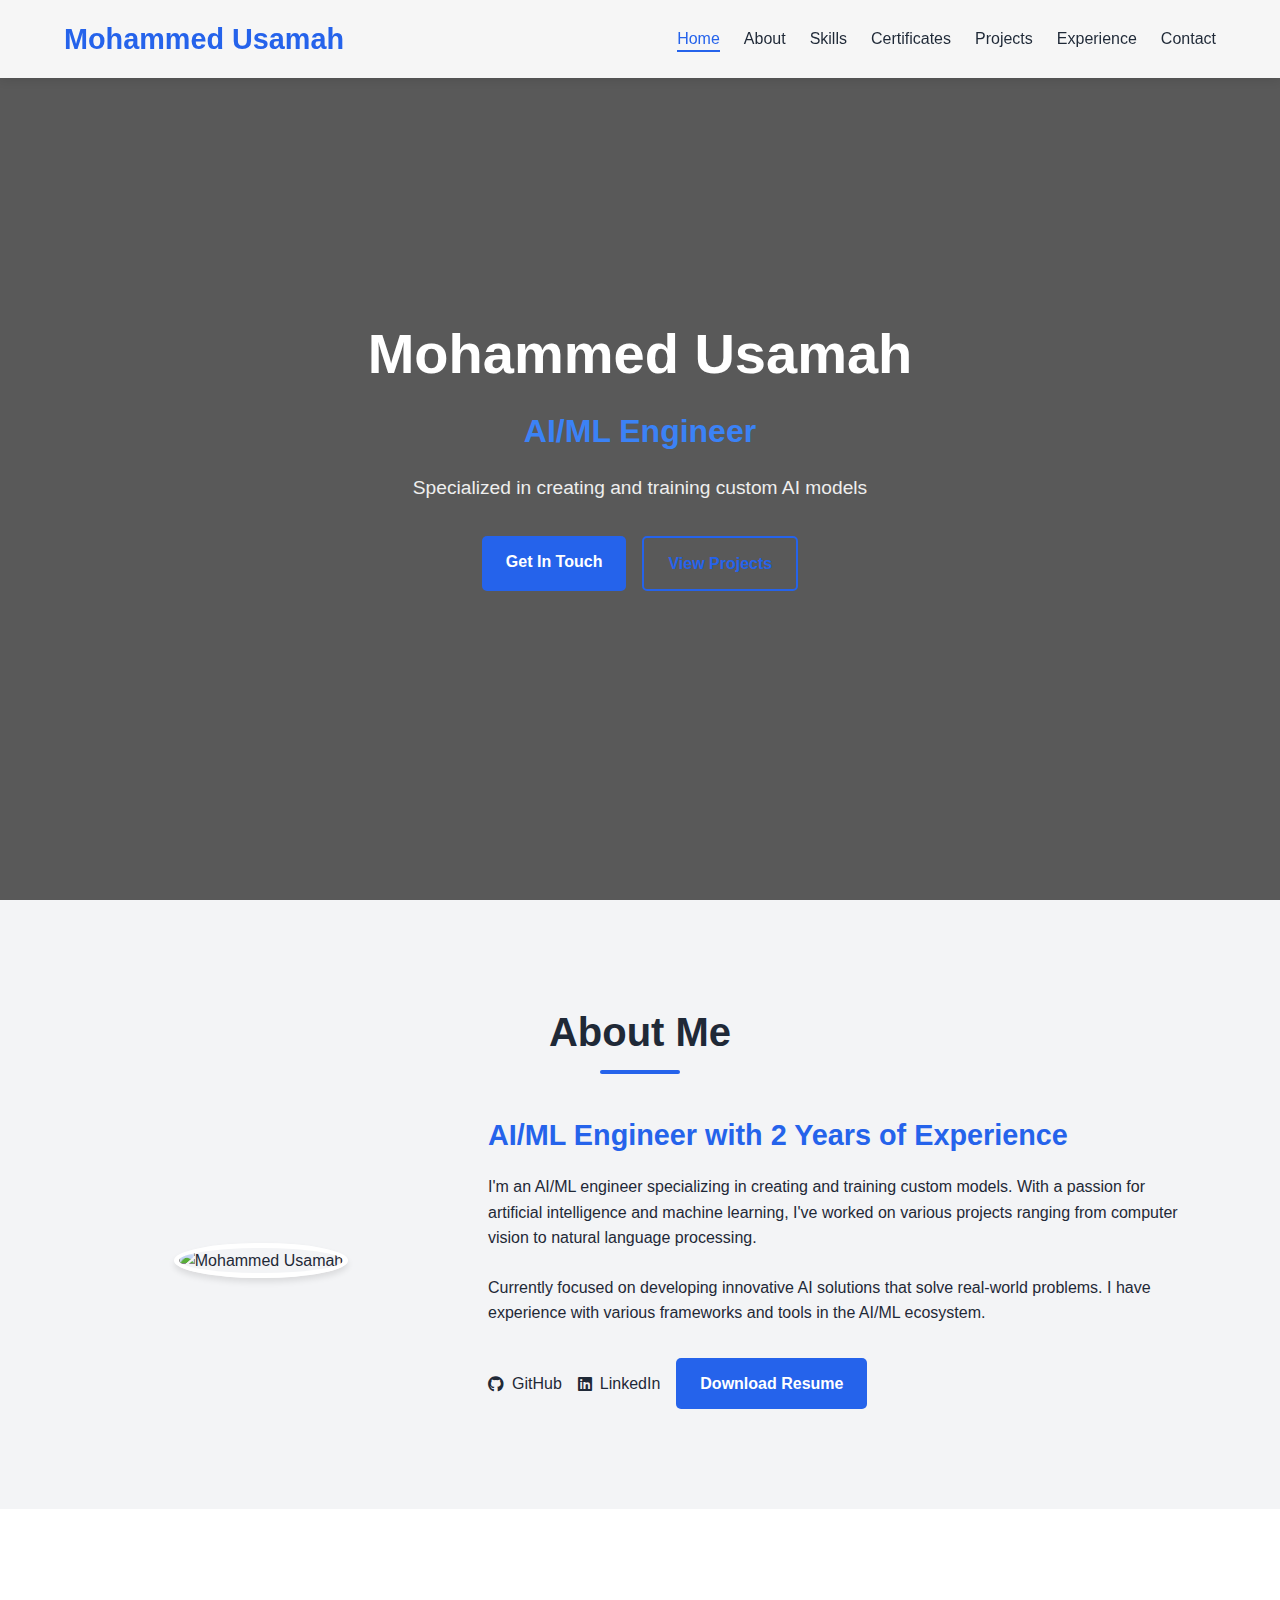
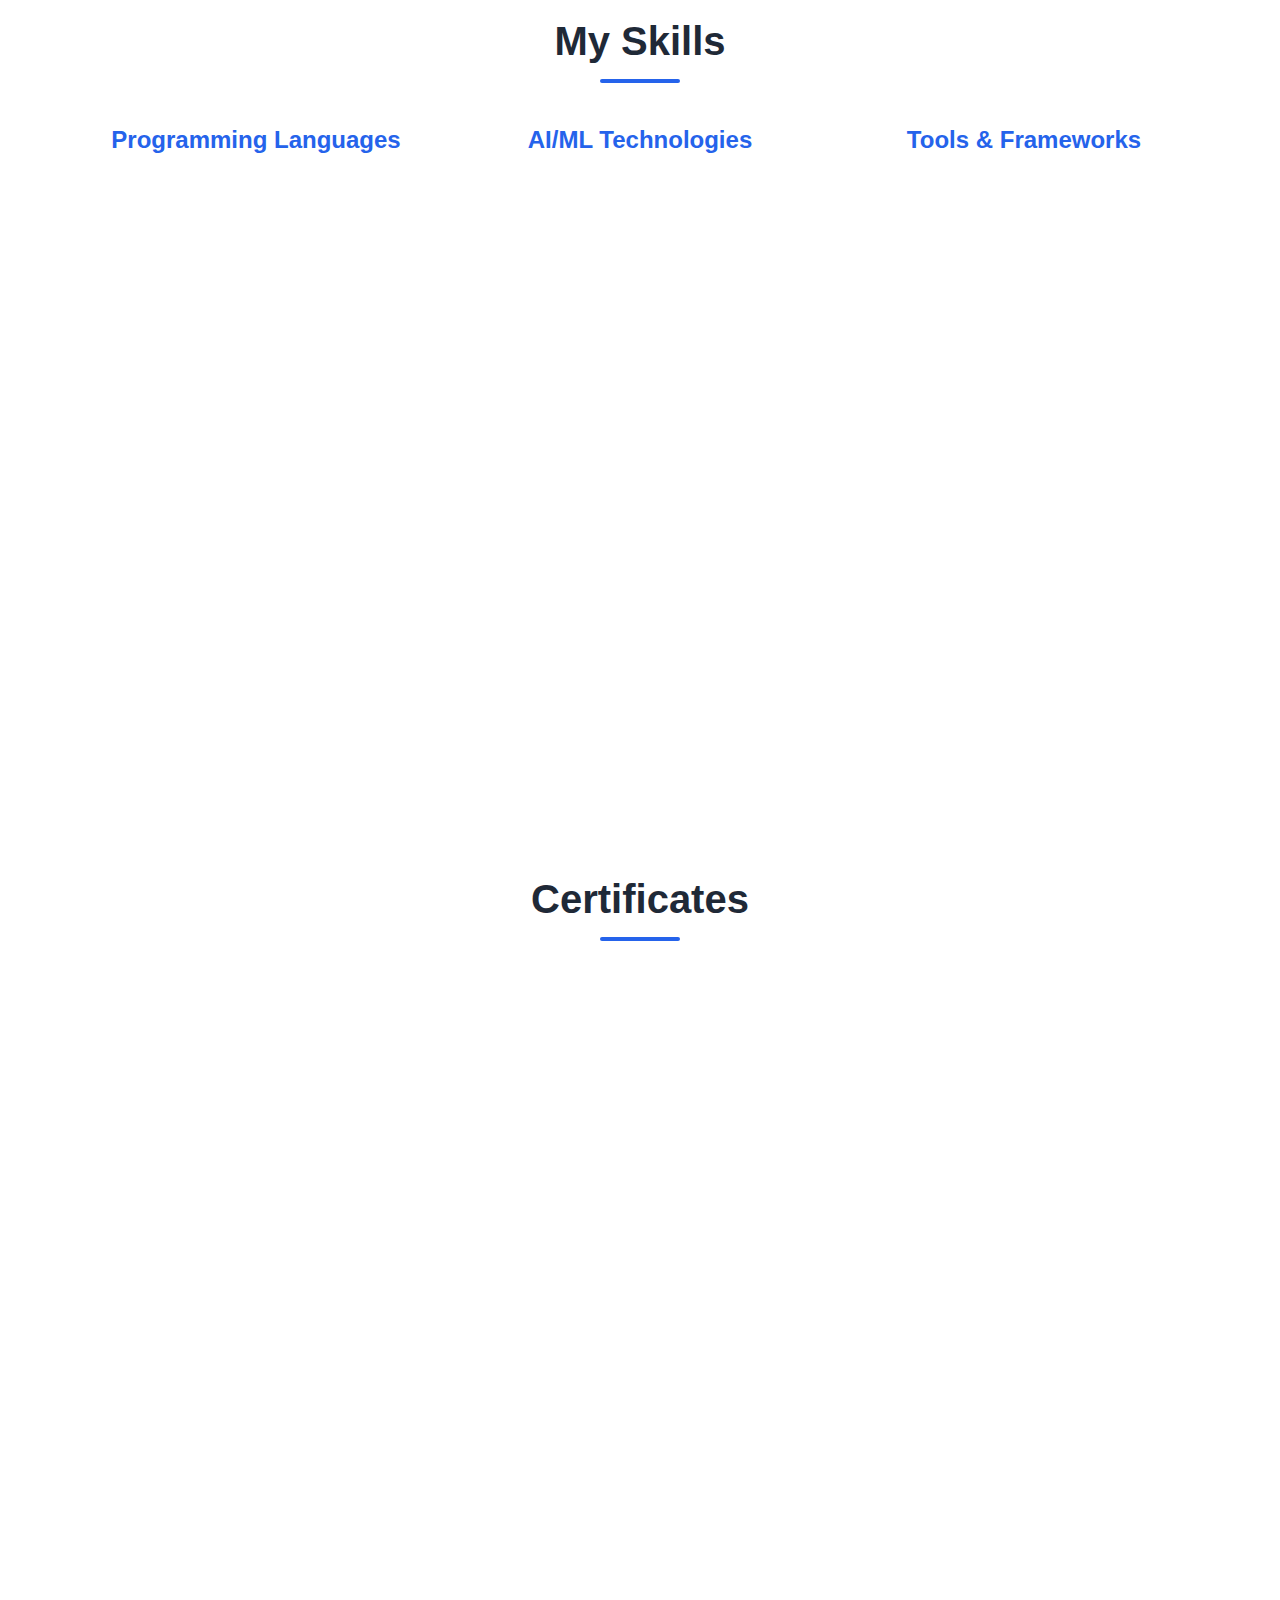
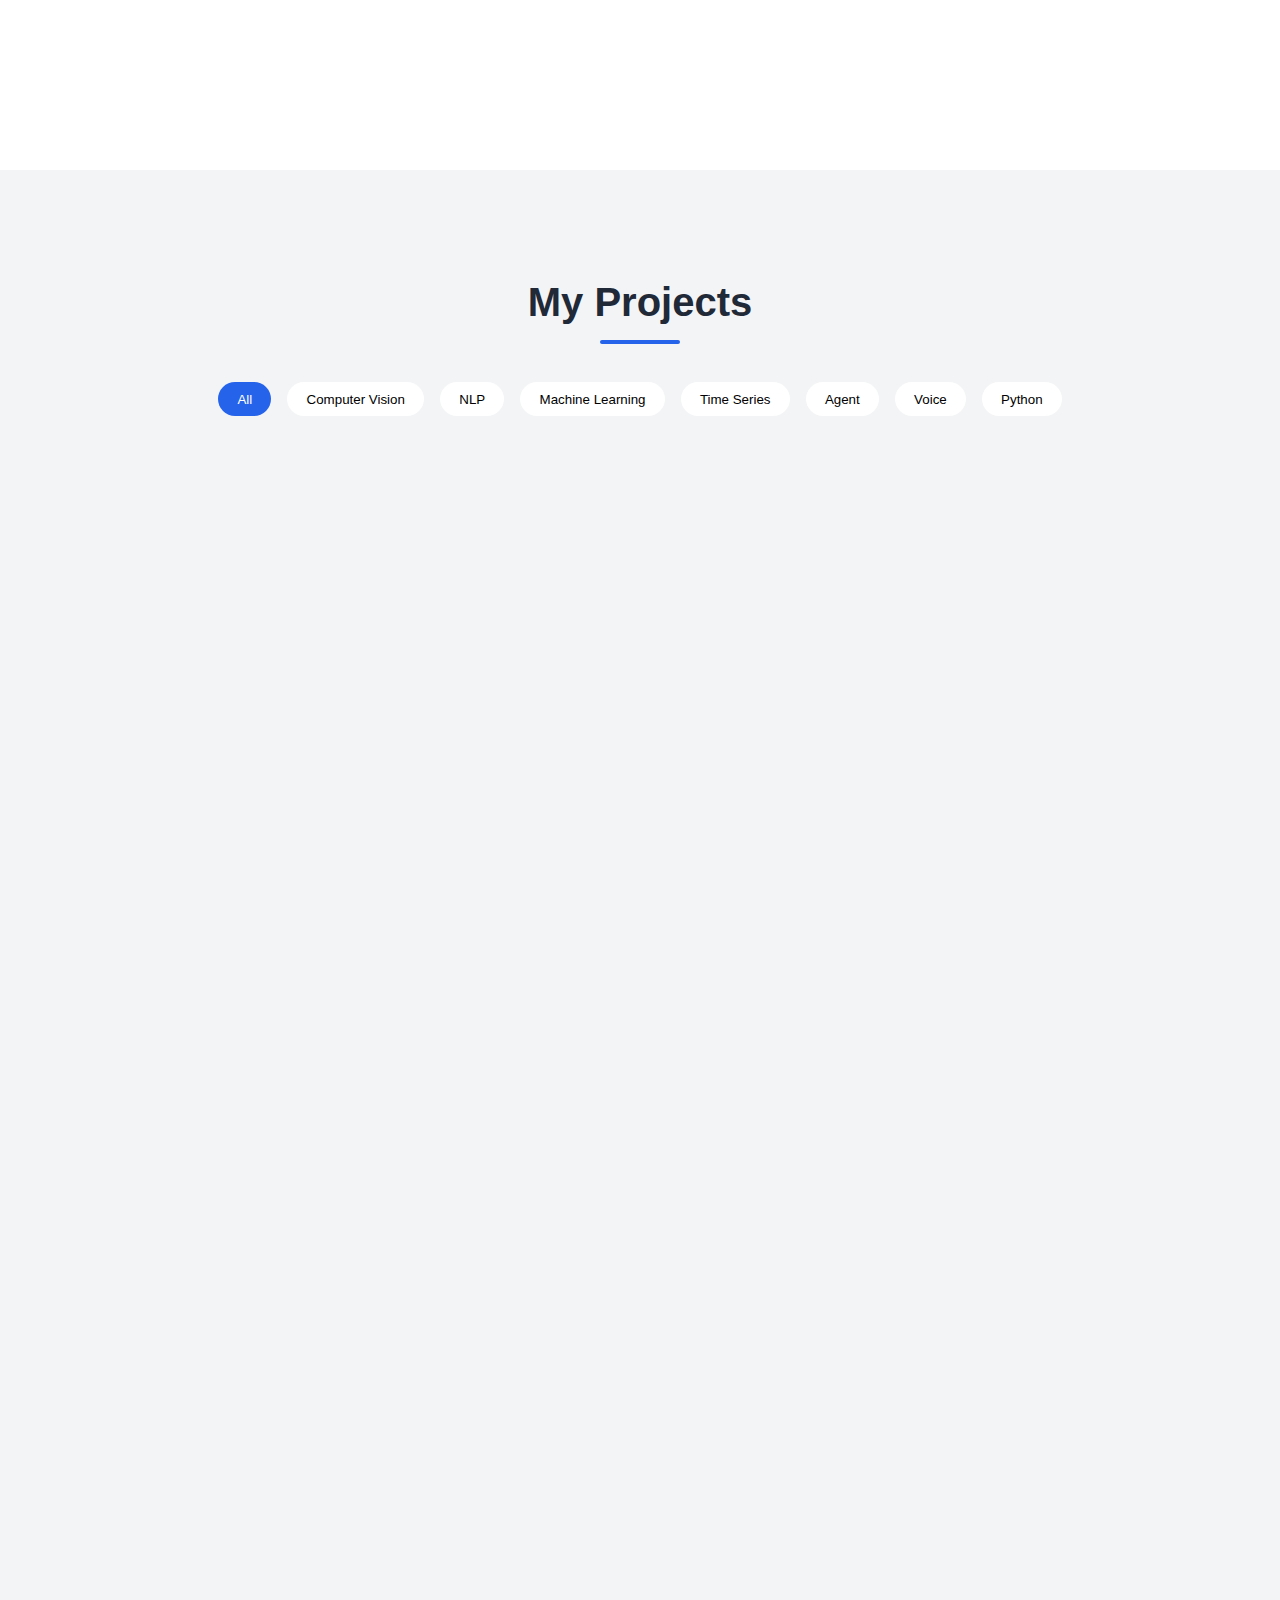
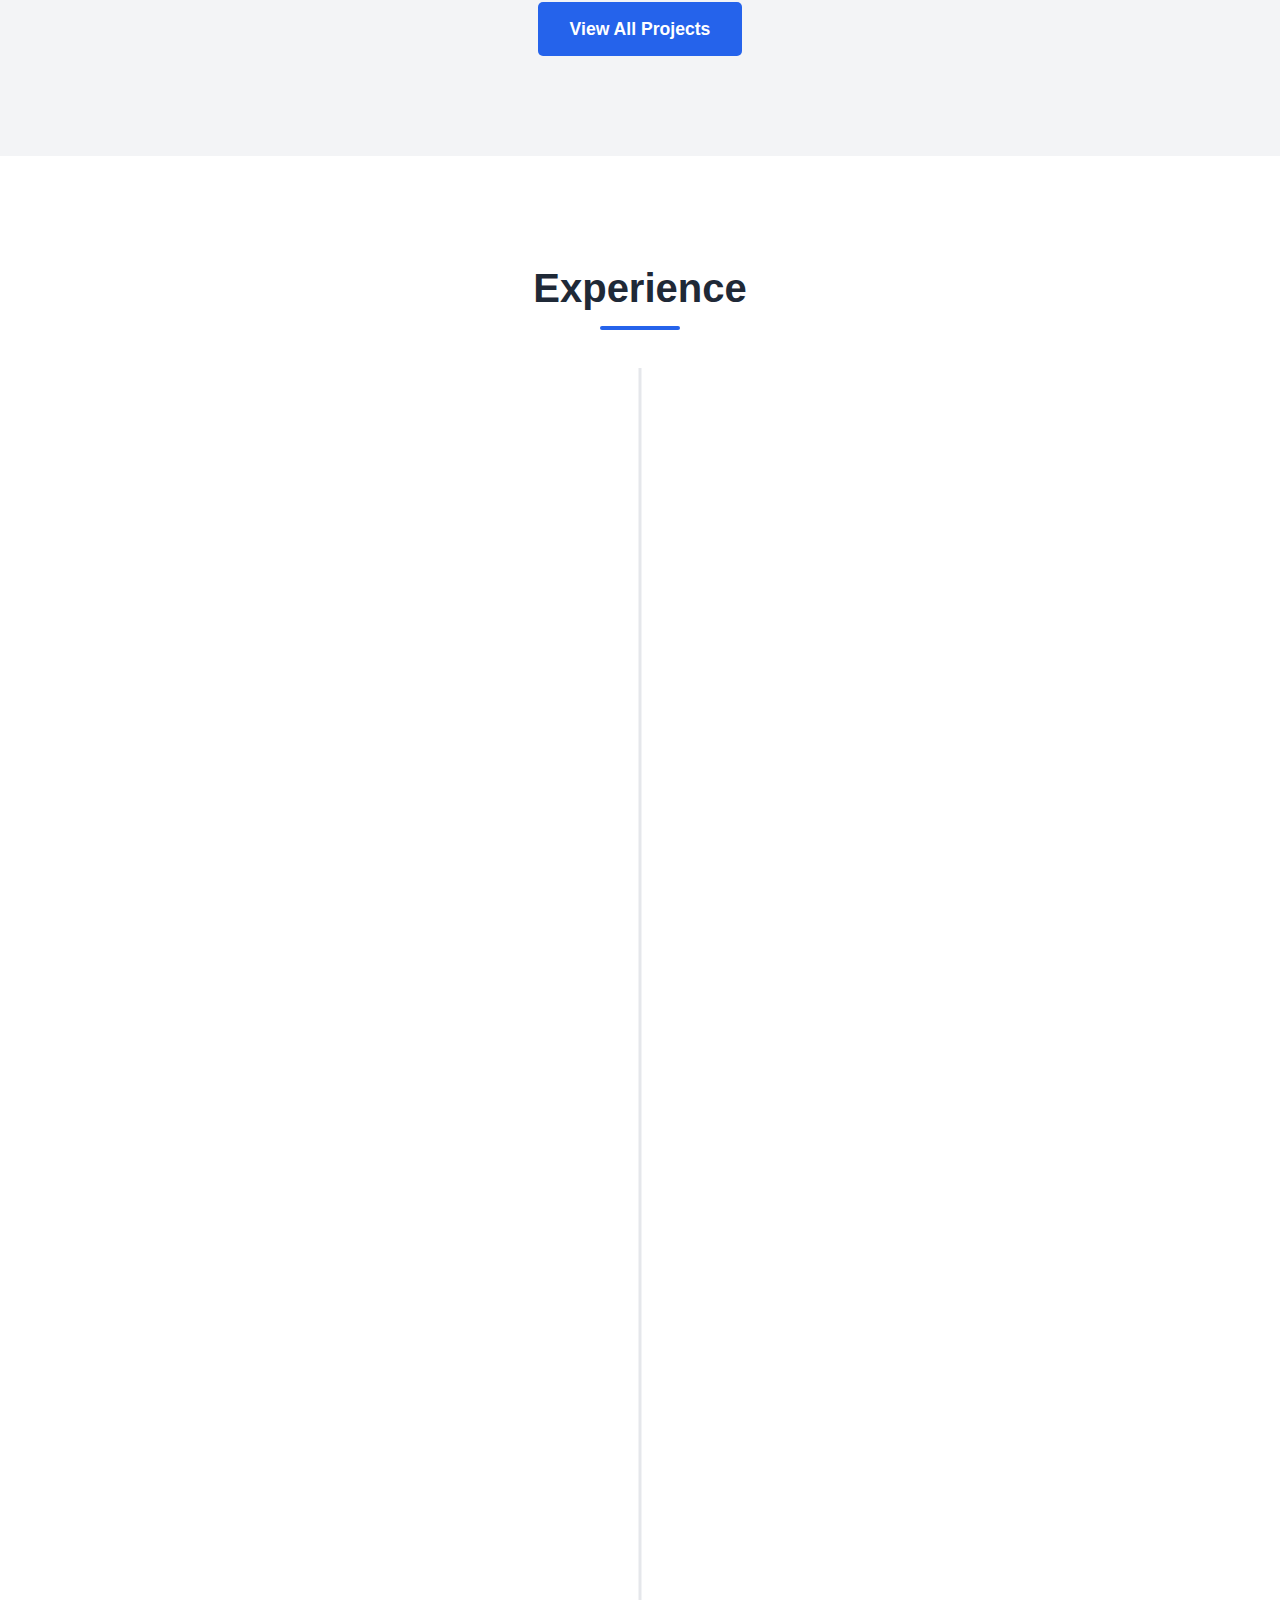
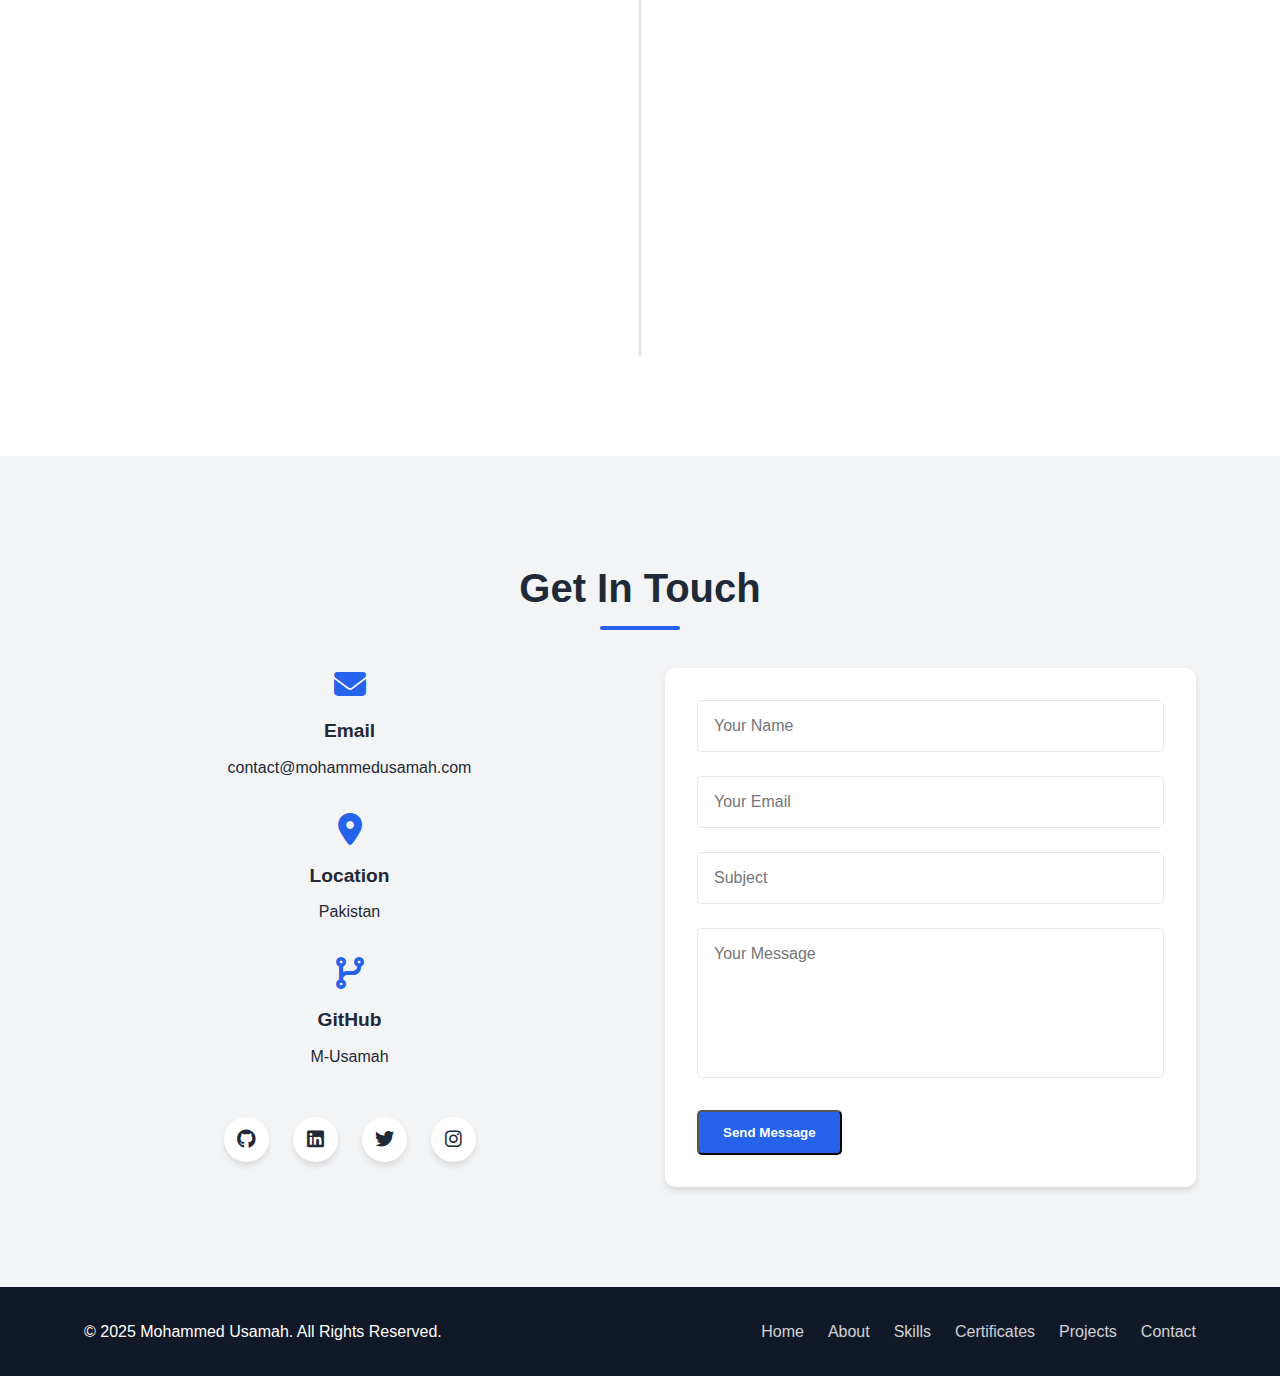
==== index.html @ 5233985c "portfolio" ====
<!DOCTYPE html>
<html lang="en">
<head>
    <meta charset="UTF-8">
    <meta name="viewport" content="width=device-width, initial-scale=1.0">
    <title>Mohammed Usamah - AI/ML Engineer</title>
    <link rel="stylesheet" href="assets/css/style.css">
    <link rel="stylesheet" href="https://cdnjs.cloudflare.com/ajax/libs/font-awesome/6.4.0/css/all.min.css">
</head>
<body>
    <header>
        <nav>
            <div class="logo">
                <h1>Mohammed Usamah</h1>
            </div>
            <div class="menu-toggle">
                <i class="fas fa-bars"></i>
            </div>
            <ul class="nav-menu">
                <li><a href="#home" class="active">Home</a></li>
                <li><a href="#about">About</a></li>
                <li><a href="#skills">Skills</a></li>
                <li><a href="#certificates">Certificates</a></li>
                <li><a href="#projects">Projects</a></li>
                <li><a href="#experience">Experience</a></li>
                <li><a href="#contact">Contact</a></li>
            </ul>
        </nav>
    </header>

    <section id="home" class="hero">
        <div class="hero-content">
            <h1>Mohammed Usamah</h1>
            <h2>AI/ML Engineer</h2>
            <p>Specialized in creating and training custom AI models</p>
            <div class="hero-btns">
                <a href="#contact" class="btn primary-btn">Get In Touch</a>
                <a href="#projects" class="btn secondary-btn">View Projects</a>
            </div>
        </div>
    </section>

    <section id="about" class="about">
        <div class="container">
            <h2 class="section-title">About Me</h2>
            <div class="about-content">
                <div class="about-img">
                    <img src="https://images.unsplash.com/photo-1568602471122-7832951cc4c5?ixlib=rb-4.0.3&ixid=M3wxMjA3fDB8MHxwaG90by1wYWdlfHx8fGVufDB8fHx8fA%3D%3D&auto=format&fit=crop&w=800&q=80" alt="Mohammed Usamah">
                </div>
                <div class="about-text">
                    <h3>AI/ML Engineer with 2 Years of Experience</h3>
                    <p>I'm an AI/ML engineer specializing in creating and training custom models. With a passion for artificial intelligence and machine learning, I've worked on various projects ranging from computer vision to natural language processing.</p>
                    <p>Currently focused on developing innovative AI solutions that solve real-world problems. I have experience with various frameworks and tools in the AI/ML ecosystem.</p>
                    <div class="about-links">
                        <a href="https://github.com/M-Usamah" target="_blank" class="social-link"><i class="fab fa-github"></i> GitHub</a>
                        <a href="#" class="social-link"><i class="fab fa-linkedin"></i> LinkedIn</a>
                        <a href="#" class="btn primary-btn">Download Resume</a>
                    </div>
                </div>
            </div>
        </div>
    </section>

    <section id="skills" class="skills">
        <div class="container">
            <h2 class="section-title">My Skills</h2>
            <div class="skills-container">
                <div class="skill-category">
                    <h3>Programming Languages</h3>
                    <div class="skills-list">
                        <div class="skill-item">
                            <span>Python</span>
                            <div class="skill-progress">
                                <div class="progress" style="width: 95%"></div>
                            </div>
                        </div>
                    </div>
                </div>
                <div class="skill-category">
                    <h3>AI/ML Technologies</h3>
                    <div class="skills-list">
                        <div class="skill-item">
                            <span>TensorFlow</span>
                            <div class="skill-progress">
                                <div class="progress" style="width: 90%"></div>
                            </div>
                        </div>
                        <div class="skill-item">
                            <span>PyTorch</span>
                            <div class="skill-progress">
                                <div class="progress" style="width: 85%"></div>
                            </div>
                        </div>
                        <div class="skill-item">
                            <span>Computer Vision</span>
                            <div class="skill-progress">
                                <div class="progress" style="width: 80%"></div>
                            </div>
                        </div>
                        <div class="skill-item">
                            <span>NLP</span>
                            <div class="skill-progress">
                                <div class="progress" style="width: 75%"></div>
                            </div>
                        </div>
                        <div class="skill-item">
                            <span>Scikit-Learn</span>
                            <div class="skill-progress">
                                <div class="progress" style="width: 88%"></div>
                            </div>
                        </div>
                        <div class="skill-item">
                            <span>Deep Learning</span>
                            <div class="skill-progress">
                                <div class="progress" style="width: 85%"></div>
                            </div>
                        </div>
                        <div class="skill-item">
                            <span>GANs</span>
                            <div class="skill-progress">
                                <div class="progress" style="width: 75%"></div>
                            </div>
                        </div>
                        <div class="skill-item">
                            <span>Large Language Models</span>
                            <div class="skill-progress">
                                <div class="progress" style="width: 80%"></div>
                            </div>
                        </div>
                    </div>
                </div>
                <div class="skill-category">
                    <h3>Tools & Frameworks</h3>
                    <div class="skills-list">
                        <div class="skill-item">
                            <span>Docker</span>
                            <div class="skill-progress">
                                <div class="progress" style="width: 85%"></div>
                            </div>
                        </div>
                        <div class="skill-item">
                            <span>Git</span>
                            <div class="skill-progress">
                                <div class="progress" style="width: 90%"></div>
                            </div>
                        </div>
                        <div class="skill-item">
                            <span>Jupyter</span>
                            <div class="skill-progress">
                                <div class="progress" style="width: 95%"></div>
                            </div>
                        </div>
                        <div class="skill-item">
                            <span>Pandas</span>
                            <div class="skill-progress">
                                <div class="progress" style="width: 92%"></div>
                            </div>
                        </div>
                        <div class="skill-item">
                            <span>NumPy</span>
                            <div class="skill-progress">
                                <div class="progress" style="width: 90%"></div>
                            </div>
                        </div>
                        <div class="skill-item">
                            <span>Matplotlib</span>
                            <div class="skill-progress">
                                <div class="progress" style="width: 85%"></div>
                            </div>
                        </div>
                        <div class="skill-item">
                            <span>Hugging Face</span>
                            <div class="skill-progress">
                                <div class="progress" style="width: 78%"></div>
                            </div>
                        </div>
                    </div>
                </div>
            </div>
        </div>
    </section>

    <section id="certificates" class="certificates">
        <div class="container">
            <h2 class="section-title">Certificates</h2>
            <div class="certificates-container">
                <div class="certificate-card">
                    <div class="certificate-icon">
                        <i class="fas fa-certificate"></i>
                    </div>
                    <div class="certificate-content">
                        <h3>Machine Learning Specialization</h3>
                        <p class="certificate-issuer">Coursera - Stanford University</p>
                        <p class="certificate-date">December 2023</p>
                        <p class="certificate-desc">Comprehensive specialization covering supervised learning, neural networks, unsupervised learning, and reinforcement learning.</p>
                    </div>
                </div>
                
                <div class="certificate-card">
                    <div class="certificate-icon">
                        <i class="fas fa-certificate"></i>
                    </div>
                    <div class="certificate-content">
                        <h3>Deep Learning Specialization</h3>
                        <p class="certificate-issuer">Coursera - DeepLearning.AI</p>
                        <p class="certificate-date">August 2023</p>
                        <p class="certificate-desc">Advanced deep learning techniques including CNNs, sequence models, attention mechanisms, and transformers.</p>
                    </div>
                </div>
                
                <div class="certificate-card">
                    <div class="certificate-icon">
                        <i class="fas fa-certificate"></i>
                    </div>
                    <div class="certificate-content">
                        <h3>TensorFlow Developer Certification</h3>
                        <p class="certificate-issuer">Google</p>
                        <p class="certificate-date">March 2023</p>
                        <p class="certificate-desc">Professional certification in building and training neural networks using TensorFlow for various computer vision and NLP tasks.</p>
                    </div>
                </div>
                
                <div class="certificate-card">
                    <div class="certificate-icon">
                        <i class="fas fa-certificate"></i>
                    </div>
                    <div class="certificate-content">
                        <h3>Computer Vision with PyTorch</h3>
                        <p class="certificate-issuer">Udacity</p>
                        <p class="certificate-date">January 2023</p>
                        <p class="certificate-desc">Advanced computer vision techniques using PyTorch including object detection, segmentation, and image generation.</p>
                    </div>
                </div>
                
                <div class="certificate-card">
                    <div class="certificate-icon">
                        <i class="fas fa-certificate"></i>
                    </div>
                    <div class="certificate-content">
                        <h3>Python for Data Science and Machine Learning</h3>
                        <p class="certificate-issuer">Udemy</p>
                        <p class="certificate-date">July 2022</p>
                        <p class="certificate-desc">Comprehensive coverage of Python libraries for data analysis, visualization, and machine learning.</p>
                    </div>
                </div>
            </div>
        </div>
    </section>

    <section id="projects" class="projects">
        <div class="container">
            <h2 class="section-title">My Projects</h2>
            <div class="project-filters">
                <button class="filter-btn active" data-filter="all">All</button>
                <button class="filter-btn" data-filter="computer-vision">Computer Vision</button>
                <button class="filter-btn" data-filter="nlp">NLP</button>
                <button class="filter-btn" data-filter="machine-learning">Machine Learning</button>
                <button class="filter-btn" data-filter="time-series">Time Series</button>
                <button class="filter-btn" data-filter="agent">Agent</button>
                <button class="filter-btn" data-filter="voice">Voice</button>
                <button class="filter-btn" data-filter="python">Python</button>
            </div>
            <div class="projects-grid">
                <!-- Vehicle Counter - Computer Vision -->
                <div class="project-card" data-category="computer-vision">
                    <div class="project-img">
                        <img src="https://images.unsplash.com/photo-1449965408869-eaa3f722e40d?ixlib=rb-4.0.3&ixid=M3wxMjA3fDB8MHxwaG90by1wYWdlfHx8fGVufDB8fHx8fA%3D%3D&auto=format&fit=crop&w=1470&q=80" alt="Vehicle Counter">
                    </div>
                    <div class="project-info">
                        <h3>Vehicle Counter</h3>
                        <p>A computer vision project that detects and counts vehicles in traffic footage.</p>
                        <div class="project-tags">
                            <span>Python</span>
                            <span>Computer Vision</span>
                            <span>Object Detection</span>
                        </div>
                        <div class="project-links">
                            <a href="https://github.com/M-Usamah/vechicle-counter" target="_blank" class="btn small-btn">GitHub</a>
                        </div>
                    </div>
                </div>

                <!-- News-AI - NLP & Agent -->
                <div class="project-card" data-category="nlp agent">
                    <div class="project-img">
                        <img src="https://images.unsplash.com/photo-1585829365295-ab7cd400c167?ixlib=rb-4.0.3&ixid=M3wxMjA3fDB8MHxwaG90by1wYWdlfHx8fGVufDB8fHx8fA%3D%3D&auto=format&fit=crop&w=1470&q=80" alt="News-AI">
                    </div>
                    <div class="project-info">
                        <h3>News-AI</h3>
                        <p>NLP agent system built with Crewai that gathers, analyzes, and summarizes news information from various sources using advanced language processing techniques.</p>
                        <div class="project-tags">
                            <span>Python</span>
                            <span>NLP</span>
                            <span>Crewai</span>
                            <span>Agent-based Systems</span>
                        </div>
                        <div class="project-links">
                            <a href="https://github.com/M-Usamah/News-AI" target="_blank" class="btn small-btn">GitHub</a>
                        </div>
                    </div>
                </div>

                <!-- DeepFake Voice Detection - Voice -->
                <div class="project-card" data-category="voice machine-learning">
                    <div class="project-img">
                        <img src="https://images.unsplash.com/photo-1589254065878-42c9da997008?ixlib=rb-4.0.3&ixid=M3wxMjA3fDB8MHxwaG90by1wYWdlfHx8fGVufDB8fHx8fA%3D%3D&auto=format&fit=crop&w=1470&q=80" alt="DeepFake Voice Detection">
                    </div>
                    <div class="project-info">
                        <h3>DeepFake Voice Detection</h3>
                        <p>Machine learning system that analyzes audio to identify artificially generated or manipulated voices using spectral analysis and deep learning.</p>
                        <div class="project-tags">
                            <span>Python</span>
                            <span>Deep Learning</span>
                            <span>Audio Processing</span>
                            <span>Spectrogram Analysis</span>
                        </div>
                        <div class="project-links">
                            <a href="https://github.com/M-Usamah/" target="_blank" class="btn small-btn">GitHub</a>
                        </div>
                    </div>
                </div>

                <!-- ReadAny - Voice -->
                <div class="project-card" data-category="voice python">
                    <div class="project-img">
                        <img src="https://images.unsplash.com/photo-1544947950-fa07a98d237f?ixlib=rb-4.0.3&ixid=M3wxMjA3fDB8MHxwaG90by1wYWdlfHx8fGVufDB8fHx8fA%3D%3D&auto=format&fit=crop&w=1074&q=80" alt="ReadAny">
                    </div>
                    <div class="project-info">
                        <h3>ReadAny</h3>
                        <p>An application that can read books and PDFs aloud, utilizing text-to-speech technology to provide an audio experience of written content.</p>
                        <div class="project-tags">
                            <span>Python</span>
                            <span>Voice Processing</span>
                            <span>TTS</span>
                            <span>PDF Processing</span>
                        </div>
                        <div class="project-links">
                            <a href="https://github.com/M-Usamah/readAny" target="_blank" class="btn small-btn">GitHub</a>
                        </div>
                    </div>
                </div>

                <!-- Anime Web Scraping - Python -->
                <div class="project-card" data-category="python">
                    <div class="project-img">
                        <img src="https://images.unsplash.com/photo-1578632767115-351597cf2477?ixlib=rb-4.0.3&ixid=M3wxMjA3fDB8MHxwaG90by1wYWdlfHx8fGVufDB8fHx8fA%3D%3D&auto=format&fit=crop&w=1470&q=80" alt="Anime Web Scraping">
                    </div>
                    <div class="project-info">
                        <h3>Anime Latest Episode WebScrapper</h3>
                        <p>Python script that scrapes anime websites to track and notify users about the latest episodes of their favorite anime series.</p>
                        <div class="project-tags">
                            <span>Python</span>
                            <span>Web Scraping</span>
                            <span>Automation</span>
                        </div>
                        <div class="project-links">
                            <a href="https://github.com/M-Usamah/Anime-web-scraping" target="_blank" class="btn small-btn">GitHub</a>
                        </div>
                    </div>
                </div>

                <!-- Crypto Price Prediction - Machine Learning & Time Series -->
                <div class="project-card" data-category="machine-learning time-series python">
                    <div class="project-img">
                        <img src="https://images.unsplash.com/photo-1518546305927-5a555bb7020d?ixlib=rb-4.0.3&ixid=M3wxMjA3fDB8MHxwaG90by1wYWdlfHx8fGVufDB8fHx8fA%3D%3D&auto=format&fit=crop&w=1469&q=80" alt="Crypto Price Prediction">
                    </div>
                    <div class="project-info">
                        <h3>Crypto Price Prediction</h3>
                        <p>Time series analysis and prediction model for cryptocurrency prices using historical data and advanced forecasting techniques.</p>
                        <div class="project-tags">
                            <span>Python</span>
                            <span>Time Series</span>
                            <span>LSTM</span>
                            <span>Financial Forecasting</span>
                        </div>
                        <div class="project-links">
                            <a href="https://github.com/M-Usamah/" target="_blank" class="btn small-btn">GitHub</a>
                        </div>
                    </div>
                </div>
            </div>
            <div class="more-projects-btn">
                <a href="projects.html" class="btn primary-btn">View All Projects</a>
            </div>
        </div>
    </section>

    <section id="experience" class="experience">
        <div class="container">
            <h2 class="section-title">Experience</h2>
            <div class="timeline">
                <div class="timeline-item">
                    <div class="timeline-dot"></div>
                    <div class="timeline-content">
                        <div class="timeline-date">2023 - Present</div>
                        <h3>AI/ML Engineer</h3>
                        <h4>AI Solutions Company</h4>
                        <p>Developing and training custom AI models for various industries. Working on computer vision projects, natural language processing applications, and predictive analytics solutions.</p>
                        <ul class="timeline-list">
                            <li>Created and deployed custom computer vision models for client projects</li>
                            <li>Optimized model performance and reduced training time by 30%</li>
                            <li>Collaborated with cross-functional teams to integrate AI solutions</li>
                        </ul>
                    </div>
                </div>
                <div class="timeline-item">
                    <div class="timeline-dot"></div>
                    <div class="timeline-content">
                        <div class="timeline-date">2022 - 2023</div>
                        <h3>Machine Learning Intern</h3>
                        <h4>Tech Innovation Labs</h4>
                        <p>Assisted in the development of machine learning models and data preprocessing pipelines. Gained hands-on experience with TensorFlow, PyTorch, and data analysis tools.</p>
                        <ul class="timeline-list">
                            <li>Preprocessed and analyzed large datasets for ML training</li>
                            <li>Implemented and tested various ML algorithms</li>
                            <li>Contributed to research papers on AI applications</li>
                        </ul>
                    </div>
                </div>
                <div class="timeline-item">
                    <div class="timeline-dot"></div>
                    <div class="timeline-content">
                        <div class="timeline-date">2021 - 2022</div>
                        <h3>Research Assistant</h3>
                        <h4>University AI Lab</h4>
                        <p>Worked on research projects focused on AI advancements in robotics and computer vision. Assisted professors with experiments and data collection.</p>
                        <ul class="timeline-list">
                            <li>Assisted in designing experiments for robotics research</li>
                            <li>Implemented and tested computer vision algorithms</li>
                            <li>Helped in documenting research findings and methodologies</li>
                        </ul>
                    </div>
                </div>
            </div>
        </div>
    </section>

    <section id="contact" class="contact">
        <div class="container">
            <h2 class="section-title">Get In Touch</h2>
            <div class="contact-content">
                <div class="contact-info">
                    <div class="contact-item">
                        <i class="fas fa-envelope"></i>
                        <h3>Email</h3>
                        <p>contact@mohammedusamah.com</p>
                    </div>
                    <div class="contact-item">
                        <i class="fas fa-map-marker-alt"></i>
                        <h3>Location</h3>
                        <p>Pakistan</p>
                    </div>
                    <div class="contact-item">
                        <i class="fas fa-code-branch"></i>
                        <h3>GitHub</h3>
                        <p><a href="https://github.com/M-Usamah" target="_blank">M-Usamah</a></p>
                    </div>
                    <div class="contact-social">
                        <a href="https://github.com/M-Usamah" target="_blank"><i class="fab fa-github"></i></a>
                        <a href="#"><i class="fab fa-linkedin"></i></a>
                        <a href="#"><i class="fab fa-twitter"></i></a>
                        <a href="#"><i class="fab fa-instagram"></i></a>
                    </div>
                </div>
                <div class="contact-form">
                    <form id="contactForm">
                        <div class="input-group">
                            <input type="text" id="name" name="name" placeholder="Your Name" required>
                        </div>
                        <div class="input-group">
                            <input type="email" id="email" name="email" placeholder="Your Email" required>
                        </div>
                        <div class="input-group">
                            <input type="text" id="subject" name="subject" placeholder="Subject" required>
                        </div>
                        <div class="input-group">
                            <textarea id="message" name="message" placeholder="Your Message" required></textarea>
                        </div>
                        <button type="submit" class="btn primary-btn">Send Message</button>
                    </form>
                </div>
            </div>
        </div>
    </section>

    <footer>
        <div class="container">
            <div class="footer-content">
                <p>&copy; 2025 Mohammed Usamah. All Rights Reserved.</p>
                <div class="footer-links">
                    <a href="#home">Home</a>
                    <a href="#about">About</a>
                    <a href="#skills">Skills</a>
                    <a href="#certificates">Certificates</a>
                    <a href="#projects">Projects</a>
                    <a href="#contact">Contact</a>
                </div>
            </div>
        </div>
    </footer>

    <script src="assets/js/script.js"></script>
</body>
</html>
---- assets/css/style.css ----
/* Reset and base styles */
* {
    margin: 0;
    padding: 0;
    box-sizing: border-box;
    font-family: 'Segoe UI', Tahoma, Geneva, Verdana, sans-serif;
}

:root {
    --primary-color: #2563eb;
    --secondary-color: #1e40af;
    --accent-color: #3b82f6;
    --text-color: #1f2937;
    --light-text: #6b7280;
    --bg-color: #ffffff;
    --light-bg: #f3f4f6;
    --dark-bg: #111827;
    --border-color: #e5e7eb;
    --card-shadow: 0 4px 6px rgba(0, 0, 0, 0.1);
    --transition: all 0.3s ease;
}

html {
    scroll-behavior: smooth;
}

body {
    color: var(--text-color);
    background-color: var(--bg-color);
    line-height: 1.6;
    overflow-x: hidden;
}

a {
    text-decoration: none;
    color: inherit;
}

ul {
    list-style: none;
}

img {
    max-width: 100%;
    height: auto;
}

.container {
    width: 90%;
    max-width: 1200px;
    margin: 0 auto;
    padding: 0 20px;
}

.section-title {
    font-size: 2.5rem;
    margin-bottom: 3rem;
    text-align: center;
    position: relative;
    color: var(--text-color);
}

.section-title::after {
    content: '';
    position: absolute;
    width: 80px;
    height: 4px;
    background-color: var(--primary-color);
    bottom: -10px;
    left: 50%;
    transform: translateX(-50%);
    border-radius: 2px;
}

.btn {
    display: inline-block;
    padding: 0.8rem 1.5rem;
    border-radius: 5px;
    font-weight: 600;
    cursor: pointer;
    transition: var(--transition);
    text-align: center;
}

.primary-btn {
    background-color: var(--primary-color);
    color: white;
}

.primary-btn:hover {
    background-color: var(--secondary-color);
    transform: translateY(-3px);
}

.secondary-btn {
    background-color: transparent;
    color: var(--primary-color);
    border: 2px solid var(--primary-color);
}

.secondary-btn:hover {
    background-color: var(--primary-color);
    color: white;
    transform: translateY(-3px);
}

.small-btn {
    padding: 0.5rem 1rem;
    font-size: 0.9rem;
}

/* Header and Navigation */
header {
    position: fixed;
    width: 100%;
    background-color: rgba(255, 255, 255, 0.95);
    box-shadow: 0 2px 10px rgba(0, 0, 0, 0.1);
    z-index: 1000;
    transition: var(--transition);
}

header.scrolled {
    box-shadow: 0 5px 15px rgba(0, 0, 0, 0.1);
}

nav {
    display: flex;
    justify-content: space-between;
    align-items: center;
    padding: 1rem 5%;
}

.logo h1 {
    font-size: 1.8rem;
    font-weight: 700;
    color: var(--primary-color);
}

.nav-menu {
    display: flex;
    gap: 1.5rem;
}

.nav-menu a {
    font-weight: 500;
    position: relative;
    transition: var(--transition);
}

.nav-menu a::after {
    content: '';
    position: absolute;
    width: 0;
    height: 2px;
    background-color: var(--primary-color);
    bottom: -5px;
    left: 0;
    transition: var(--transition);
}

.nav-menu a:hover, .nav-menu a.active {
    color: var(--primary-color);
}

.nav-menu a:hover::after, .nav-menu a.active::after {
    width: 100%;
}

.menu-toggle {
    display: none;
    font-size: 1.5rem;
    cursor: pointer;
}

/* Hero Section */
.hero {
    height: 100vh;
    background: linear-gradient(rgba(0, 0, 0, 0.65), rgba(0, 0, 0, 0.65)), url('https://images.unsplash.com/photo-1620712943543-bcc4688e7485?ixlib=rb-4.0.3&ixid=M3wxMjA3fDB8MHxwaG90by1wYWdlfHx8fGVufDB8fHx8fA%3D%3D&auto=format&fit=crop&w=1470&q=80');
    background-size: cover;
    background-position: center;
    background-attachment: fixed;
    display: flex;
    align-items: center;
    justify-content: center;
    text-align: center;
    color: white;
    padding: 0 20px;
}

.hero-content {
    max-width: 800px;
}

.hero-content h1 {
    font-size: 3.5rem;
    margin-bottom: 0.5rem;
    font-weight: 700;
}

.hero-content h2 {
    font-size: 2rem;
    margin-bottom: 1rem;
    color: var(--accent-color);
}

.hero-content p {
    font-size: 1.2rem;
    margin-bottom: 2rem;
    opacity: 0.9;
}

.hero-btns {
    display: flex;
    gap: 1rem;
    justify-content: center;
}

/* About Section */
.about {
    padding: 100px 0;
    background-color: var(--light-bg);
}

.about-content {
    display: flex;
    gap: 50px;
    align-items: center;
}

.about-img {
    flex: 1;
    text-align: center;
}

.about-img img {
    width: 300px;
    height: 300px;
    object-fit: cover;
    border-radius: 50%;
    border: 5px solid white;
    box-shadow: var(--card-shadow);
}

.about-text {
    flex: 2;
}

.about-text h3 {
    font-size: 1.8rem;
    margin-bottom: 1rem;
    color: var(--primary-color);
}

.about-text p {
    margin-bottom: 1.5rem;
    color: var(--text-color);
}

.about-links {
    display: flex;
    gap: 1rem;
    flex-wrap: wrap;
    margin-top: 2rem;
}

.social-link {
    display: flex;
    align-items: center;
    gap: 0.5rem;
    font-weight: 500;
    transition: var(--transition);
}

.social-link:hover {
    color: var(--primary-color);
}

/* Skills Section */
.skills {
    padding: 100px 0;
}

.skills-container {
    display: grid;
    grid-template-columns: repeat(auto-fit, minmax(300px, 1fr));
    gap: 40px;
}

.skill-category h3 {
    font-size: 1.5rem;
    margin-bottom: 1.5rem;
    color: var(--primary-color);
    text-align: center;
}

.skills-list {
    display: flex;
    flex-direction: column;
    gap: 1.2rem;
}

.skill-item {
    display: flex;
    flex-direction: column;
    gap: 0.5rem;
}

.skill-item span {
    font-weight: 500;
}

.skill-progress {
    height: 10px;
    background-color: var(--light-bg);
    border-radius: 5px;
    overflow: hidden;
}

.progress {
    height: 100%;
    background-color: var(--primary-color);
    border-radius: 5px;
}

/* Projects Section */
.projects {
    padding: 100px 0;
    background-color: var(--light-bg);
}

.project-filters {
    display: flex;
    justify-content: center;
    gap: 1rem;
    margin-bottom: 2.5rem;
    flex-wrap: wrap;
}

.filter-btn {
    padding: 0.6rem 1.2rem;
    border: none;
    background-color: white;
    border-radius: 30px;
    cursor: pointer;
    font-weight: 500;
    transition: var(--transition);
}

.filter-btn:hover, .filter-btn.active {
    background-color: var(--primary-color);
    color: white;
}

.projects-grid {
    display: grid;
    grid-template-columns: repeat(auto-fill, minmax(320px, 1fr));
    gap: 30px;
}

.project-card {
    background-color: white;
    border-radius: 10px;
    overflow: hidden;
    box-shadow: var(--card-shadow);
    transition: var(--transition);
}

.project-card:hover {
    transform: translateY(-5px);
    box-shadow: 0 10px 20px rgba(0, 0, 0, 0.1);
}

.project-img {
    height: 200px;
    overflow: hidden;
}

.project-img img {
    width: 100%;
    height: 100%;
    object-fit: cover;
    transition: var(--transition);
}

.project-card:hover .project-img img {
    transform: scale(1.05);
}

.project-info {
    padding: 1.5rem;
}

.project-info h3 {
    font-size: 1.3rem;
    margin-bottom: 0.8rem;
    color: var(--text-color);
}

.project-info p {
    color: var(--light-text);
    margin-bottom: 1rem;
    font-size: 0.95rem;
}

.project-tags {
    display: flex;
    gap: 0.5rem;
    flex-wrap: wrap;
    margin-bottom: 1.2rem;
}

.project-tags span {
    background-color: var(--light-bg);
    padding: 0.3rem 0.8rem;
    border-radius: 20px;
    font-size: 0.8rem;
    font-weight: 500;
}

.project-links {
    display: flex;
    gap: 1rem;
}

.more-projects-btn {
    text-align: center;
    margin-top: 3rem;
}

.more-projects-btn .btn {
    padding: 0.8rem 2rem;
    font-size: 1.1rem;
}

/* Projects Page */
.projects-page {
    padding: 150px 0 100px;
    background-color: var(--light-bg);
}

.projects-page .section-title {
    margin-top: 0;
}

.projects-intro {
    text-align: center;
    max-width: 800px;
    margin: 0 auto 3rem;
    color: var(--light-text);
    font-size: 1.1rem;
}

.projects-page .projects-grid {
    margin-top: 3rem;
}

/* Certificates Section */
.certificates {
    padding: 100px 0;
}

.certificates-container {
    display: grid;
    grid-template-columns: repeat(auto-fit, minmax(300px, 1fr));
    gap: 30px;
}

.certificate-card {
    background-color: white;
    border-radius: 10px;
    box-shadow: var(--card-shadow);
    padding: 2rem;
    display: flex;
    gap: 1.5rem;
    transition: var(--transition);
}

.certificate-card:hover {
    transform: translateY(-5px);
    box-shadow: 0 10px 20px rgba(0, 0, 0, 0.1);
}

.certificate-icon {
    color: var(--primary-color);
    font-size: 2.5rem;
    display: flex;
    align-items: flex-start;
    justify-content: center;
}

.certificate-content h3 {
    font-size: 1.3rem;
    margin-bottom: 0.5rem;
    color: var(--text-color);
}

.certificate-issuer {
    color: var(--primary-color);
    font-weight: 500;
    margin-bottom: 0.3rem;
}

.certificate-date {
    color: var(--light-text);
    font-size: 0.9rem;
    margin-bottom: 0.8rem;
}

.certificate-desc {
    color: var(--text-color);
    font-size: 0.95rem;
}

/* Experience Section */
.experience {
    padding: 100px 0;
}

.timeline {
    position: relative;
    max-width: 800px;
    margin: 0 auto;
}

.timeline::before {
    content: '';
    position: absolute;
    width: 3px;
    background-color: var(--border-color);
    top: 0;
    bottom: 0;
    left: 50%;
    transform: translateX(-50%);
}

.timeline-item {
    padding: 20px 0;
    position: relative;
    width: 50%;
    left: 0;
}

.timeline-item:nth-child(even) {
    left: 50%;
}

.timeline-dot {
    width: 20px;
    height: 20px;
    background-color: var(--primary-color);
    border-radius: 50%;
    position: absolute;
    top: 25px;
    right: -10px;
    z-index: 10;
}

.timeline-item:nth-child(even) .timeline-dot {
    left: -10px;
}

.timeline-content {
    padding: 20px;
    background-color: white;
    border-radius: 10px;
    box-shadow: var(--card-shadow);
    margin-right: 40px;
    position: relative;
}

.timeline-item:nth-child(even) .timeline-content {
    margin-right: 0;
    margin-left: 40px;
}

.timeline-date {
    background-color: var(--primary-color);
    color: white;
    display: inline-block;
    padding: 0.4rem 1rem;
    border-radius: 20px;
    font-size: 0.9rem;
    font-weight: 500;
    margin-bottom: 1rem;
}

.timeline-content h3 {
    font-size: 1.4rem;
    margin-bottom: 0.3rem;
    color: var(--text-color);
}

.timeline-content h4 {
    font-size: 1.1rem;
    margin-bottom: 1rem;
    color: var(--light-text);
    font-weight: 400;
}

.timeline-list {
    margin-top: 1rem;
    padding-left: 1.5rem;
}

.timeline-list li {
    margin-bottom: 0.5rem;
    position: relative;
}

.timeline-list li::before {
    content: '•';
    color: var(--primary-color);
    font-weight: bold;
    position: absolute;
    left: -1rem;
}

/* Contact Section */
.contact {
    padding: 100px 0;
    background-color: var(--light-bg);
}

.contact-content {
    display: grid;
    grid-template-columns: repeat(auto-fit, minmax(300px, 1fr));
    gap: 50px;
}

.contact-info {
    display: flex;
    flex-direction: column;
    gap: 2rem;
}

.contact-item {
    display: flex;
    flex-direction: column;
    align-items: center;
    text-align: center;
}

.contact-item i {
    font-size: 2rem;
    color: var(--primary-color);
    margin-bottom: 1rem;
}

.contact-item h3 {
    font-size: 1.2rem;
    margin-bottom: 0.5rem;
}

.contact-social {
    display: flex;
    justify-content: center;
    gap: 1.5rem;
    margin-top: 1rem;
}

.contact-social a {
    width: 45px;
    height: 45px;
    border-radius: 50%;
    background-color: white;
    display: flex;
    align-items: center;
    justify-content: center;
    font-size: 1.2rem;
    transition: var(--transition);
    color: var(--text-color);
    box-shadow: var(--card-shadow);
}

.contact-social a:hover {
    background-color: var(--primary-color);
    color: white;
    transform: translateY(-3px);
}

.contact-form {
    background-color: white;
    padding: 2rem;
    border-radius: 10px;
    box-shadow: var(--card-shadow);
}

.input-group {
    margin-bottom: 1.5rem;
}

.input-group input,
.input-group textarea {
    width: 100%;
    padding: 1rem;
    border: 1px solid var(--border-color);
    border-radius: 5px;
    outline: none;
    transition: var(--transition);
    font-size: 1rem;
}

.input-group textarea {
    height: 150px;
    resize: none;
}

.input-group input:focus,
.input-group textarea:focus {
    border-color: var(--primary-color);
}

/* Footer */
footer {
    padding: 2rem 0;
    background-color: var(--dark-bg);
    color: white;
}

.footer-content {
    display: flex;
    justify-content: space-between;
    align-items: center;
    flex-wrap: wrap;
    gap: 1rem;
}

.footer-links {
    display: flex;
    gap: 1.5rem;
    flex-wrap: wrap;
}

.footer-links a {
    opacity: 0.8;
    transition: var(--transition);
}

.footer-links a:hover {
    opacity: 1;
    color: var(--accent-color);
}

/* Responsive Design */
@media (max-width: 992px) {
    .section-title {
        font-size: 2rem;
    }
    
    .hero-content h1 {
        font-size: 2.8rem;
    }
    
    .hero-content h2 {
        font-size: 1.6rem;
    }
    
    .about-content {
        flex-direction: column;
        text-align: center;
    }
    
    .about-img img {
        width: 250px;
        height: 250px;
    }
    
    .about-links {
        justify-content: center;
    }
    
    .timeline::before {
        left: 40px;
    }
    
    .timeline-item,
    .timeline-item:nth-child(even) {
        width: 100%;
        left: 0;
    }
    
    .timeline-dot,
    .timeline-item:nth-child(even) .timeline-dot {
        left: 30px;
    }
    
    .timeline-content,
    .timeline-item:nth-child(even) .timeline-content {
        margin-left: 80px;
        margin-right: 0;
    }
    
    .certificate-card {
        flex-direction: column;
        align-items: center;
        text-align: center;
    }
    
    .certificate-icon {
        margin-bottom: 1rem;
    }
}

@media (max-width: 768px) {
    .menu-toggle {
        display: block;
    }
    
    .nav-menu {
        position: fixed;
        top: 70px;
        right: -300px;
        width: 280px;
        height: calc(100vh - 70px);
        background-color: white;
        flex-direction: column;
        padding: 2rem;
        box-shadow: -5px 0 15px rgba(0, 0, 0, 0.1);
        transition: var(--transition);
    }
    
    .nav-menu.active {
        right: 0;
    }
    
    .hero-content h1 {
        font-size: 2.5rem;
    }
    
    .hero-btns {
        flex-direction: column;
        gap: 1rem;
    }
    
    .project-filters {
        overflow-x: auto;
        padding-bottom: 1rem;
        justify-content: flex-start;
    }
}

@media (max-width: 576px) {
    .section-title {
        font-size: 1.8rem;
    }
    
    .hero-content h1 {
        font-size: 2rem;
    }
    
    .hero-content h2 {
        font-size: 1.3rem;
    }
    
    .hero-content p {
        font-size: 1rem;
    }
    
    .footer-content {
        flex-direction: column;
        gap: 1.5rem;
        text-align: center;
    }
    
    .footer-links {
        justify-content: center;
    }
}
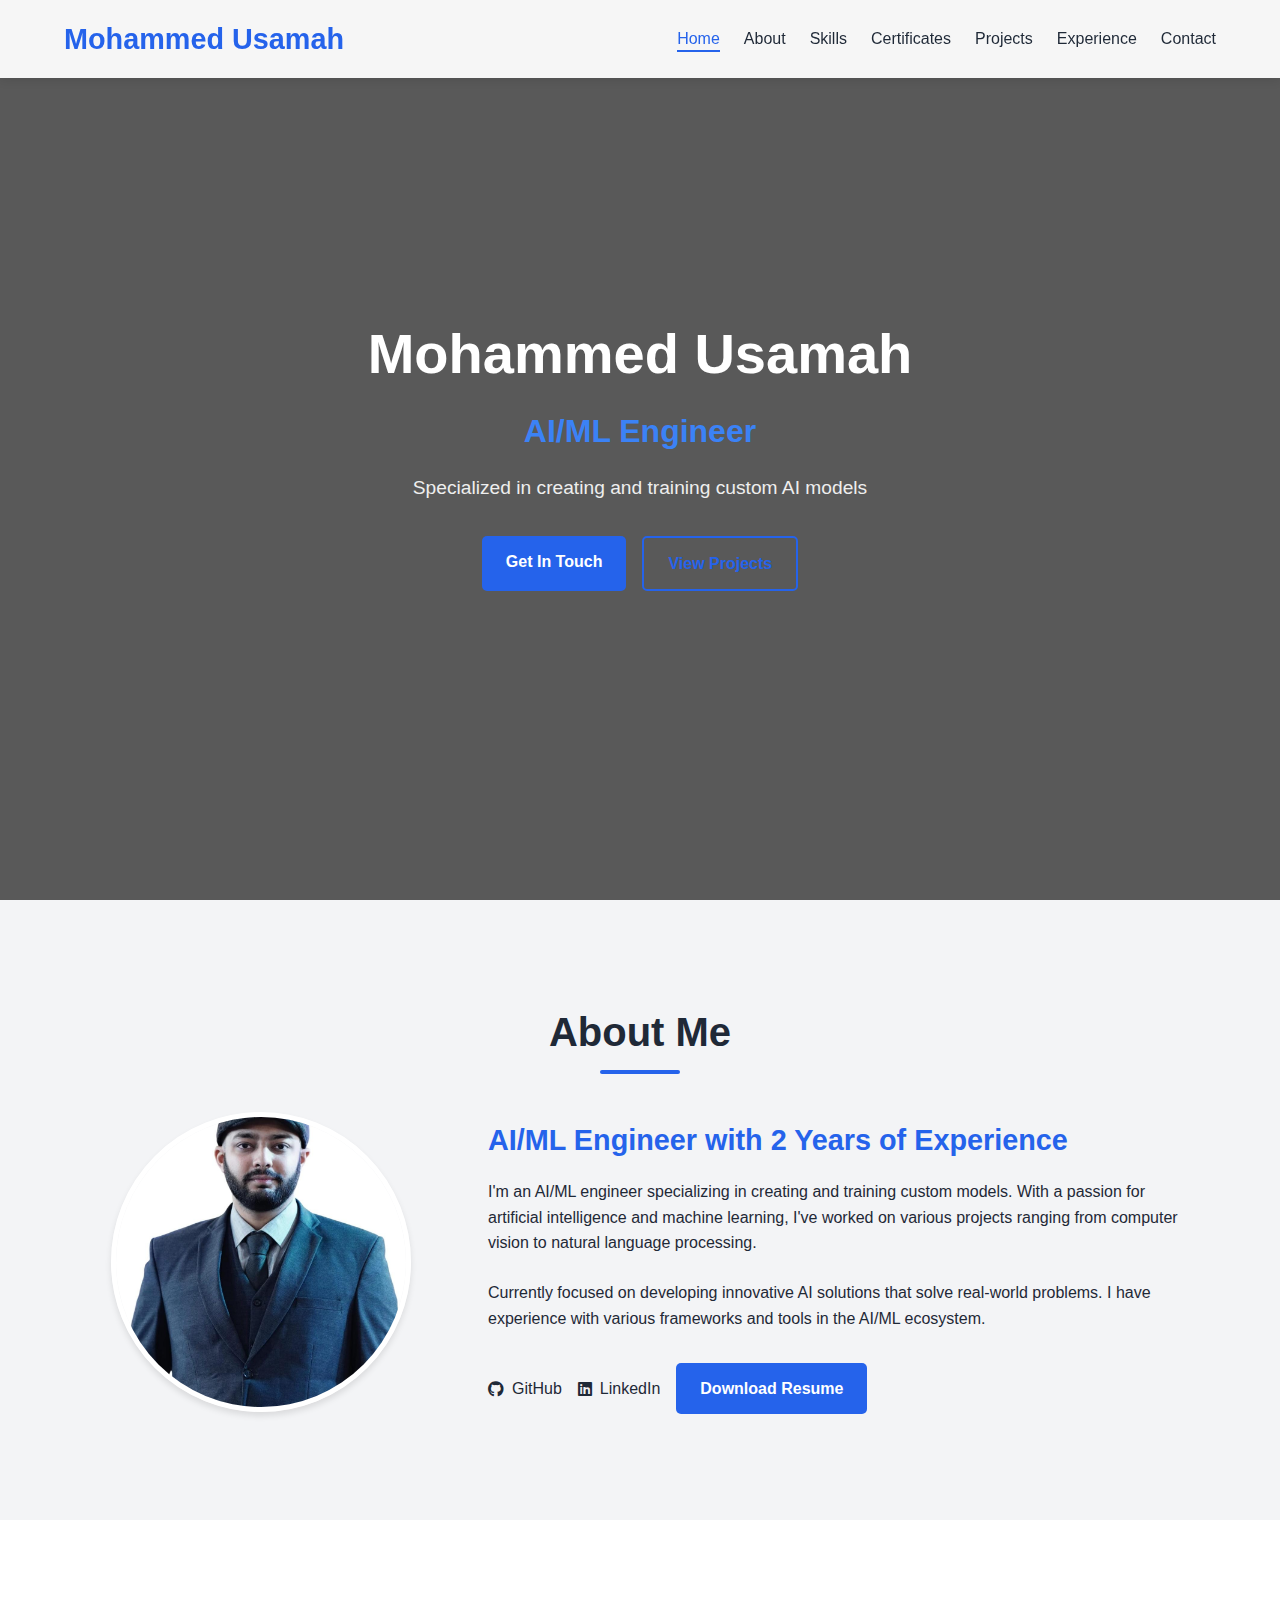
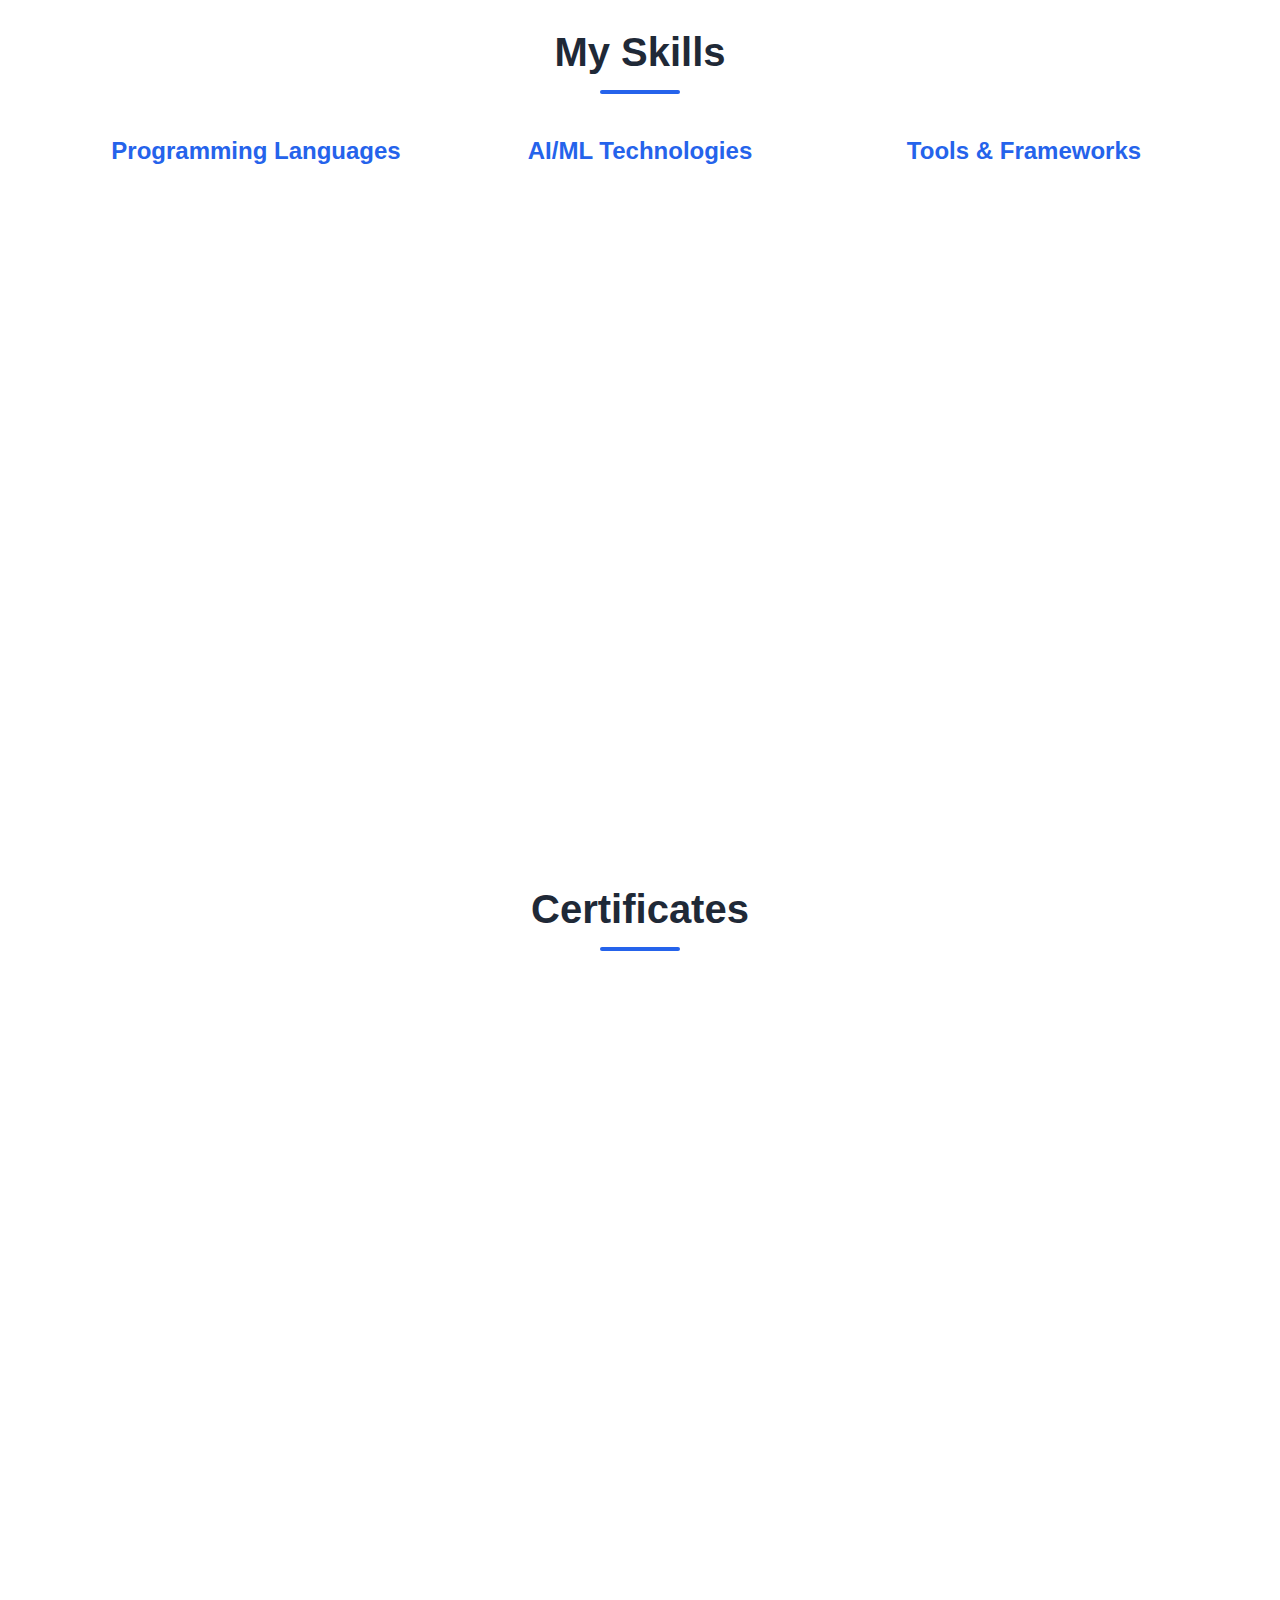
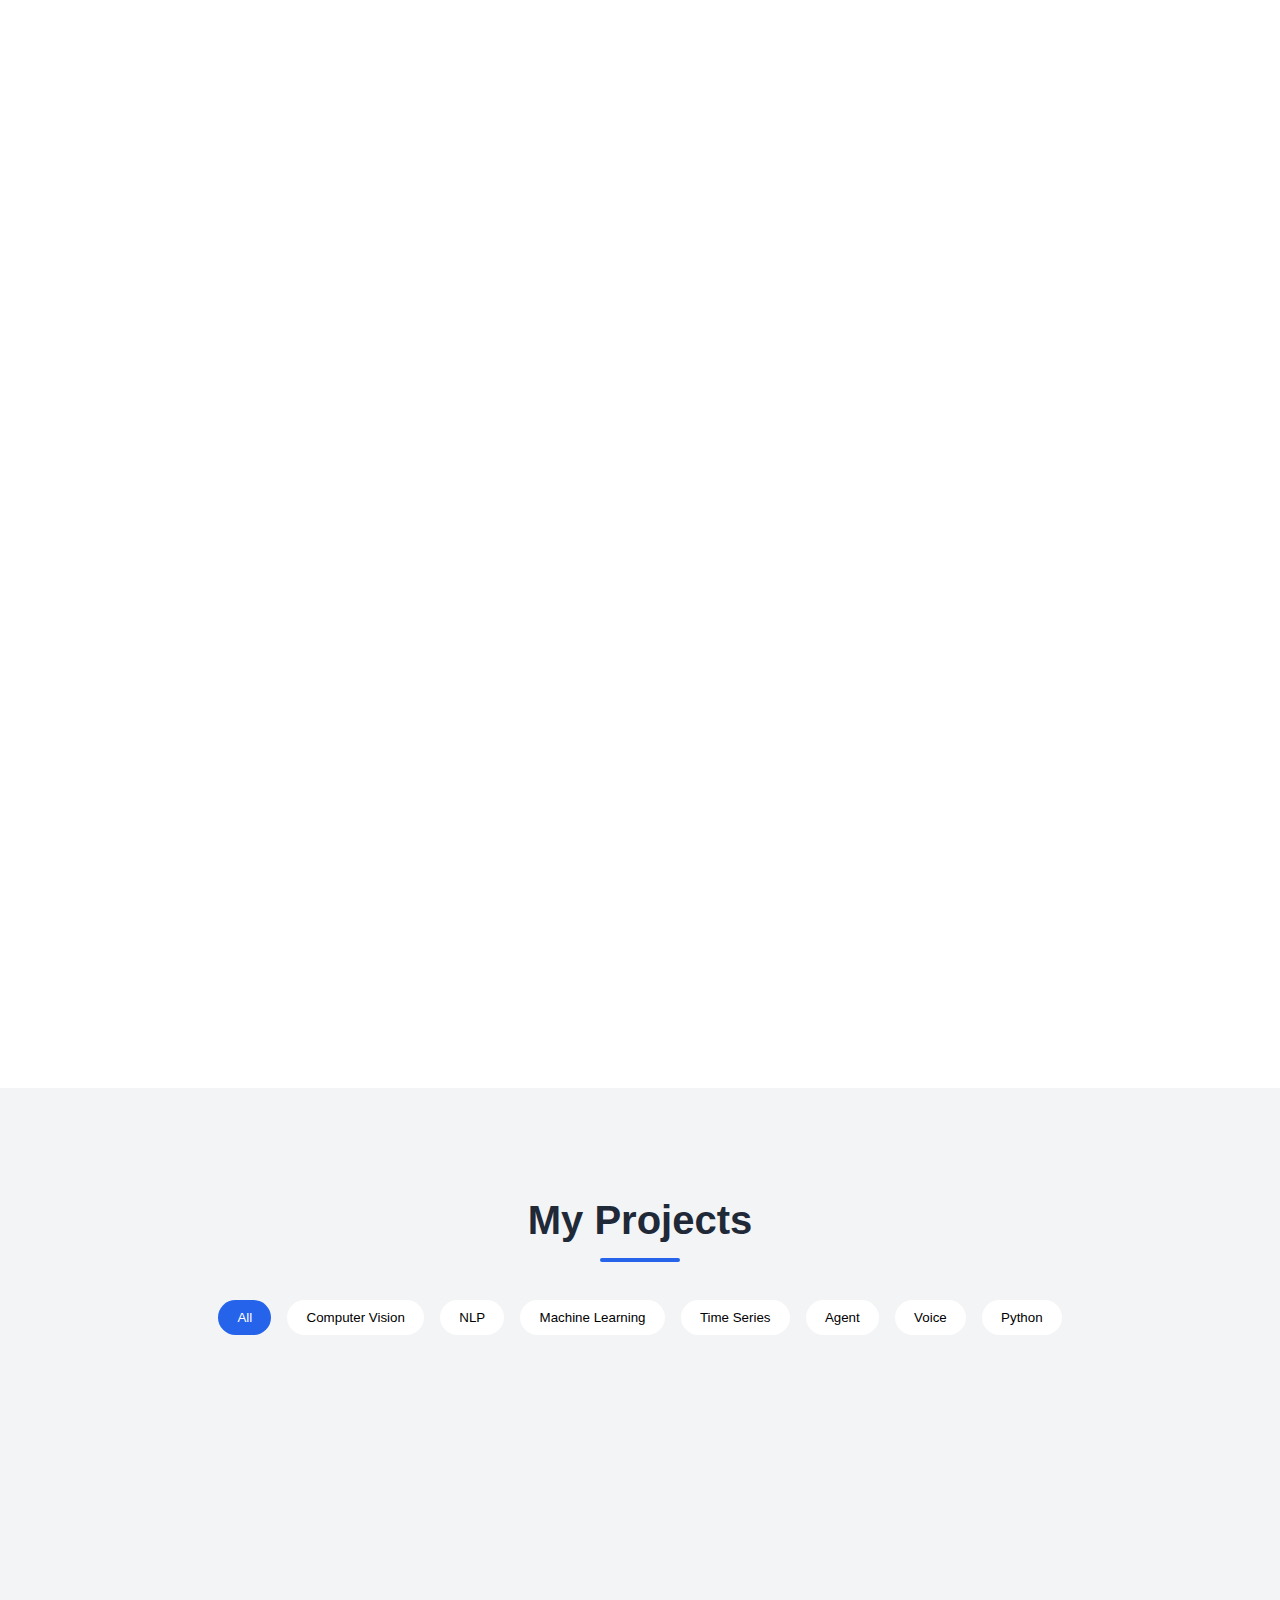
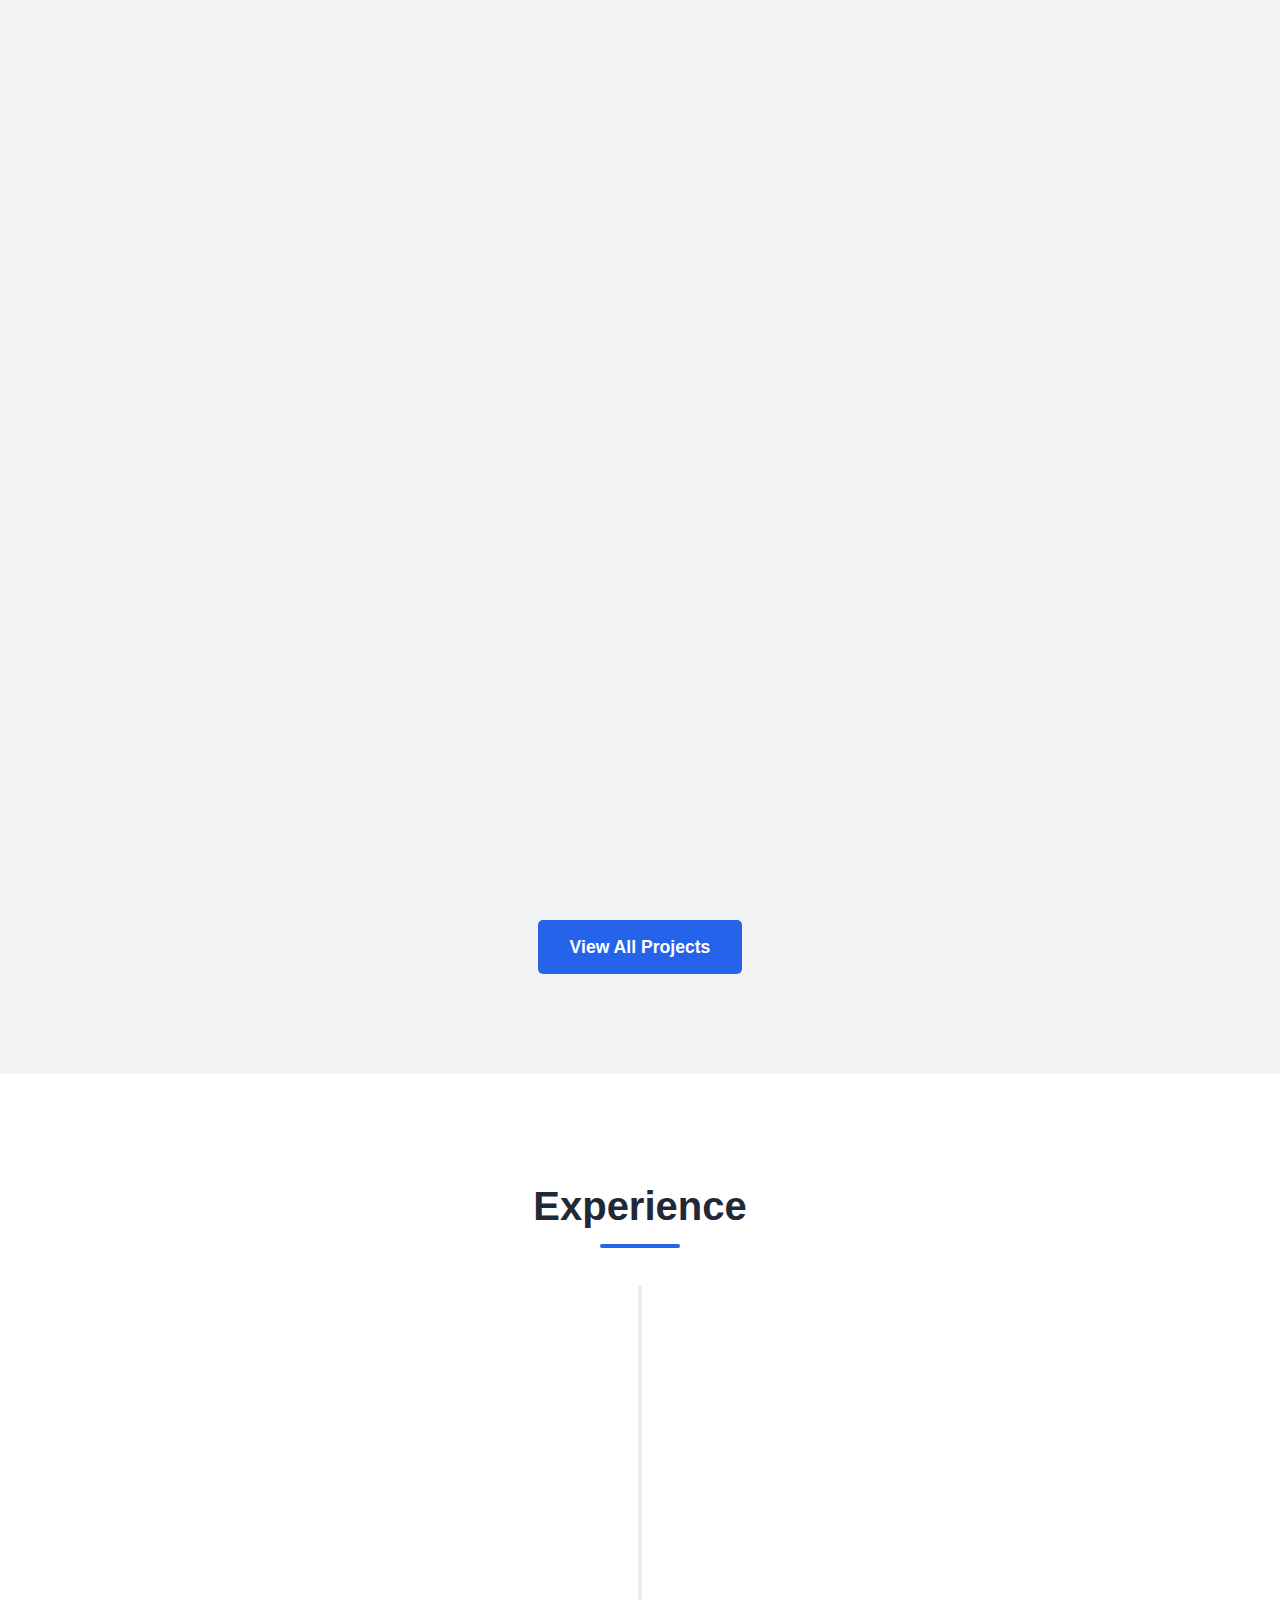
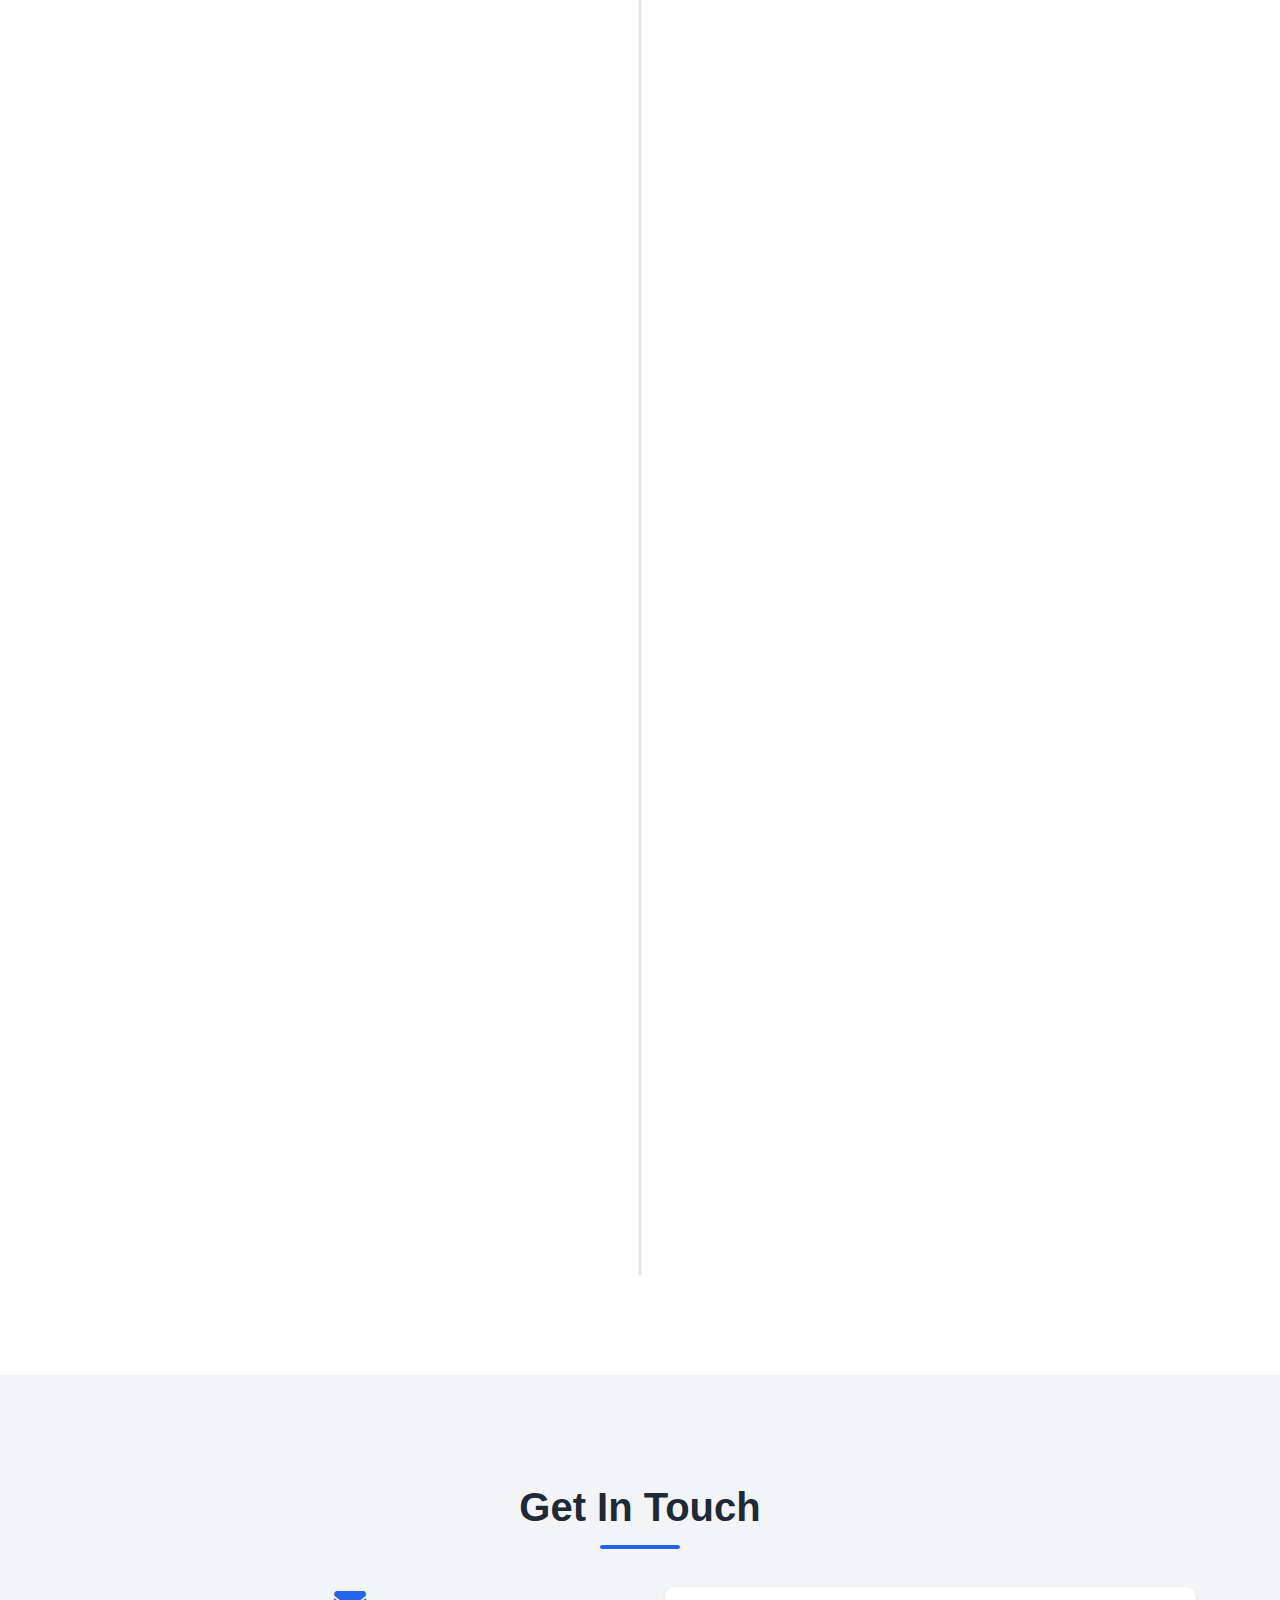
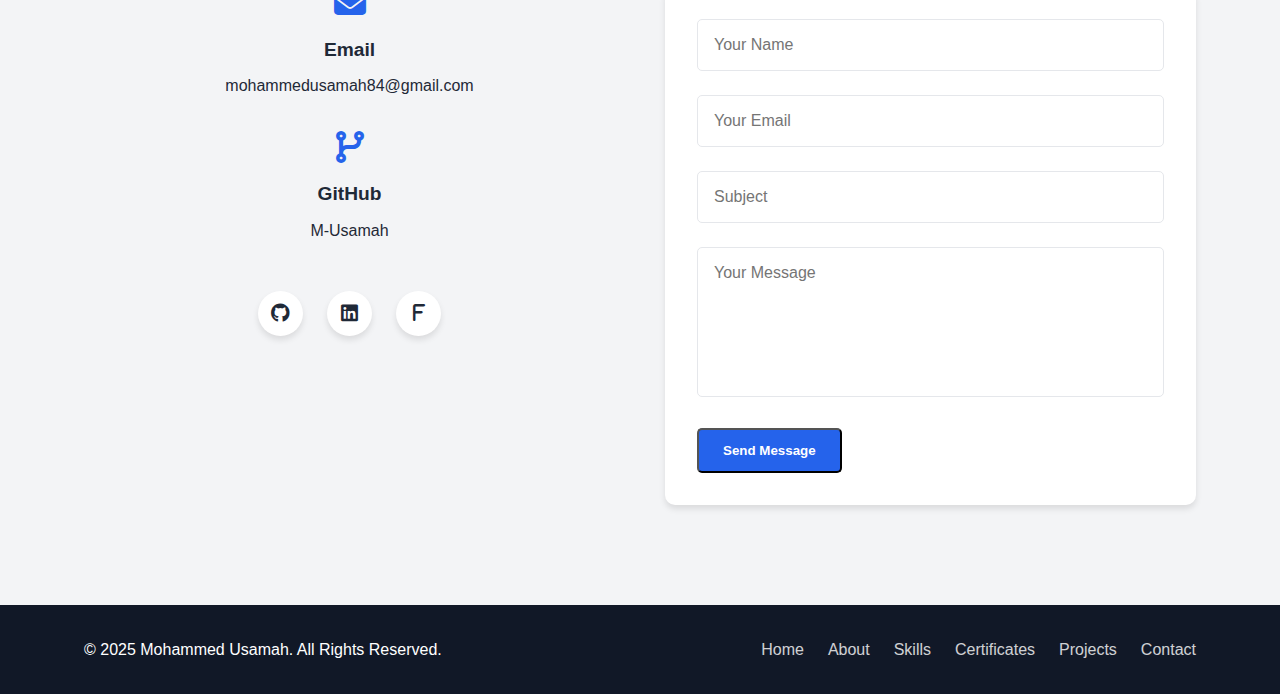
==== commit 0ffa2d15: "fixing" ====
--- a/index.html
+++ b/index.html
@@ -45,7 +45,7 @@
             <h2 class="section-title">About Me</h2>
             <div class="about-content">
                 <div class="about-img">
-                    <img src="https://images.unsplash.com/photo-1568602471122-7832951cc4c5?ixlib=rb-4.0.3&ixid=M3wxMjA3fDB8MHxwaG90by1wYWdlfHx8fGVufDB8fHx8fA%3D%3D&auto=format&fit=crop&w=800&q=80" alt="Mohammed Usamah">
+                    <img src="img/profile.jpeg" alt="Mohammed Usamah">
                 </div>
                 <div class="about-text">
                     <h3>AI/ML Engineer with 2 Years of Experience</h3>
@@ -53,7 +53,7 @@
                     <p>Currently focused on developing innovative AI solutions that solve real-world problems. I have experience with various frameworks and tools in the AI/ML ecosystem.</p>
                     <div class="about-links">
                         <a href="https://github.com/M-Usamah" target="_blank" class="social-link"><i class="fab fa-github"></i> GitHub</a>
-                        <a href="#" class="social-link"><i class="fab fa-linkedin"></i> LinkedIn</a>
+                        <a href="https://www.linkedin.com/in/mohammed-usamah-952030173/" target="_blank" class="social-link"><i class="fab fa-linkedin"></i> LinkedIn</a>
                         <a href="#" class="btn primary-btn">Download Resume</a>
                     </div>
                 </div>
@@ -213,34 +213,130 @@
                         <i class="fas fa-certificate"></i>
                     </div>
                     <div class="certificate-content">
-                        <h3>TensorFlow Developer Certification</h3>
-                        <p class="certificate-issuer">Google</p>
-                        <p class="certificate-date">March 2023</p>
-                        <p class="certificate-desc">Professional certification in building and training neural networks using TensorFlow for various computer vision and NLP tasks.</p>
-                    </div>
-                </div>
-                
-                <div class="certificate-card">
-                    <div class="certificate-icon">
-                        <i class="fas fa-certificate"></i>
-                    </div>
-                    <div class="certificate-content">
-                        <h3>Computer Vision with PyTorch</h3>
-                        <p class="certificate-issuer">Udacity</p>
-                        <p class="certificate-date">January 2023</p>
-                        <p class="certificate-desc">Advanced computer vision techniques using PyTorch including object detection, segmentation, and image generation.</p>
-                    </div>
-                </div>
-                
-                <div class="certificate-card">
-                    <div class="certificate-icon">
-                        <i class="fas fa-certificate"></i>
-                    </div>
-                    <div class="certificate-content">
                         <h3>Python for Data Science and Machine Learning</h3>
-                        <p class="certificate-issuer">Udemy</p>
+                        <p class="certificate-issuer">freecodecamp.org</p>
                         <p class="certificate-date">July 2022</p>
                         <p class="certificate-desc">Comprehensive coverage of Python libraries for data analysis, visualization, and machine learning.</p>
+                    </div>
+                </div>
+
+                <div class="certificate-card">
+                    <div class="certificate-icon">
+                        <i class="fas fa-certificate"></i>
+                    </div>
+                    <div class="certificate-content">
+                        <h3>Applied Generative Adversarial Networks (GANs)</h3>
+                        <p class="certificate-issuer">cosara</p>
+                        <p class="certificate-date">April 2023</p>
+                        <p class="certificate-desc">Advanced techniques in developing and training GANs for various applications.</p>
+                    </div>
+                </div>
+
+                <div class="certificate-card">
+                    <div class="certificate-icon">
+                        <i class="fas fa-certificate"></i>
+                    </div>
+                    <div class="certificate-content">
+                        <h3>Using Vector Search for Semantic Search</h3>
+                        <p class="certificate-issuer">deeplearning.ai</p>
+                        <p class="certificate-date">February 2023</p>
+                        <p class="certificate-desc">Implementing vector-based search for semantic analysis and retrieval.</p>
+                    </div>
+                </div>
+
+                <div class="certificate-card">
+                    <div class="certificate-icon">
+                        <i class="fas fa-certificate"></i>
+                    </div>
+                    <div class="certificate-content">
+                        <h3>Introduction to AI and Vector Search</h3>
+                        <p class="certificate-issuer">deeplearning.ai</p>
+                        <p class="certificate-date">January 2023</p>
+                        <p class="certificate-desc">Fundamentals of AI and vector search technologies.</p>
+                    </div>
+                </div>
+
+                <div class="certificate-card">
+                    <div class="certificate-icon">
+                        <i class="fas fa-certificate"></i>
+                    </div>
+                    <div class="certificate-content">
+                        <h3>ChatGPT Prompt Engineering for Developers</h3>
+                        <p class="certificate-issuer">deeplearning.ai</p>
+                        <p class="certificate-date">March 2023</p>
+                        <p class="certificate-desc">Advanced techniques for engineering effective prompts for ChatGPT and similar LLMs.</p>
+                    </div>
+                </div>
+
+                <div class="certificate-card">
+                    <div class="certificate-icon">
+                        <i class="fas fa-certificate"></i>
+                    </div>
+                    <div class="certificate-content">
+                        <h3>Quantization Fundamentals with Hugging Face</h3>
+                        <p class="certificate-issuer">deeplearning.ai</p>
+                        <p class="certificate-date">April 2023</p>
+                        <p class="certificate-desc">Model quantization techniques using the Hugging Face ecosystem.</p>
+                    </div>
+                </div>
+
+                <div class="certificate-card">
+                    <div class="certificate-icon">
+                        <i class="fas fa-certificate"></i>
+                    </div>
+                    <div class="certificate-content">
+                        <h3>Getting Started with Mistral</h3>
+                        <p class="certificate-issuer">deeplearning.ai</p>
+                        <p class="certificate-date">May 2023</p>
+                        <p class="certificate-desc">Introduction to using Mistral language models for various applications.</p>
+                    </div>
+                </div>
+
+                <div class="certificate-card">
+                    <div class="certificate-icon">
+                        <i class="fas fa-certificate"></i>
+                    </div>
+                    <div class="certificate-content">
+                        <h3>Multi AI Agent Systems with CrewAI</h3>
+                        <p class="certificate-issuer">deeplearning.ai</p>
+                        <p class="certificate-date">June 2023</p>
+                        <p class="certificate-desc">Building and deploying multi-agent AI systems using CrewAI framework.</p>
+                    </div>
+                </div>
+
+                <div class="certificate-card">
+                    <div class="certificate-icon">
+                        <i class="fas fa-certificate"></i>
+                    </div>
+                    <div class="certificate-content">
+                        <h3>Introduction to On-Device AI</h3>
+                        <p class="certificate-issuer">deeplearning.ai</p>
+                        <p class="certificate-date">July 2023</p>
+                        <p class="certificate-desc">Implementation of AI models on edge devices and optimization techniques.</p>
+                    </div>
+                </div>
+
+                <div class="certificate-card">
+                    <div class="certificate-icon">
+                        <i class="fas fa-certificate"></i>
+                    </div>
+                    <div class="certificate-content">
+                        <h3>Introducing Multimodal LLaMA 3.2</h3>
+                        <p class="certificate-issuer">deeplearning.ai</p>
+                        <p class="certificate-date">August 2023</p>
+                        <p class="certificate-desc">Working with multimodal capabilities of LLaMA 3.2 for combined text and visual tasks.</p>
+                    </div>
+                </div>
+
+                <div class="certificate-card">
+                    <div class="certificate-icon">
+                        <i class="fas fa-certificate"></i>
+                    </div>
+                    <div class="certificate-content">
+                        <h3>Atlas Vector Search</h3>
+                        <p class="certificate-issuer">deeplearning.ai</p>
+                        <p class="certificate-date">September 2023</p>
+                        <p class="certificate-desc">Advanced vector search techniques using Atlas for efficient information retrieval.</p>
                     </div>
                 </div>
             </div>
@@ -394,7 +490,7 @@
                     <div class="timeline-content">
                         <div class="timeline-date">2023 - Present</div>
                         <h3>AI/ML Engineer</h3>
-                        <h4>AI Solutions Company</h4>
+                        <h4>freelancing</h4>
                         <p>Developing and training custom AI models for various industries. Working on computer vision projects, natural language processing applications, and predictive analytics solutions.</p>
                         <ul class="timeline-list">
                             <li>Created and deployed custom computer vision models for client projects</li>
@@ -408,7 +504,7 @@
                     <div class="timeline-content">
                         <div class="timeline-date">2022 - 2023</div>
                         <h3>Machine Learning Intern</h3>
-                        <h4>Tech Innovation Labs</h4>
+                        <h4>vertic lab</h4>
                         <p>Assisted in the development of machine learning models and data preprocessing pipelines. Gained hands-on experience with TensorFlow, PyTorch, and data analysis tools.</p>
                         <ul class="timeline-list">
                             <li>Preprocessed and analyzed large datasets for ML training</li>
@@ -421,8 +517,8 @@
                     <div class="timeline-dot"></div>
                     <div class="timeline-content">
                         <div class="timeline-date">2021 - 2022</div>
-                        <h3>Research Assistant</h3>
-                        <h4>University AI Lab</h4>
+                        <h3>Python Intern</h3>
+                        <h4>logigates</h4>
                         <p>Worked on research projects focused on AI advancements in robotics and computer vision. Assisted professors with experiments and data collection.</p>
                         <ul class="timeline-list">
                             <li>Assisted in designing experiments for robotics research</li>
@@ -443,12 +539,7 @@
                     <div class="contact-item">
                         <i class="fas fa-envelope"></i>
                         <h3>Email</h3>
-                        <p>contact@mohammedusamah.com</p>
-                    </div>
-                    <div class="contact-item">
-                        <i class="fas fa-map-marker-alt"></i>
-                        <h3>Location</h3>
-                        <p>Pakistan</p>
+                        <p>mohammedusamah84@gmail.com</p>
                     </div>
                     <div class="contact-item">
                         <i class="fas fa-code-branch"></i>
@@ -457,9 +548,8 @@
                     </div>
                     <div class="contact-social">
                         <a href="https://github.com/M-Usamah" target="_blank"><i class="fab fa-github"></i></a>
-                        <a href="#"><i class="fab fa-linkedin"></i></a>
-                        <a href="#"><i class="fab fa-twitter"></i></a>
-                        <a href="#"><i class="fab fa-instagram"></i></a>
+                        <a href="https://www.linkedin.com/in/mohammed-usamah-952030173/" target="_blank"><i class="fab fa-linkedin"></i></a>
+                        <a href="https://www.fiverr.com/usamah247?source=gig_page" target="_blank"><i class="fas fa-f"></i></a>
                     </div>
                 </div>
                 <div class="contact-form">
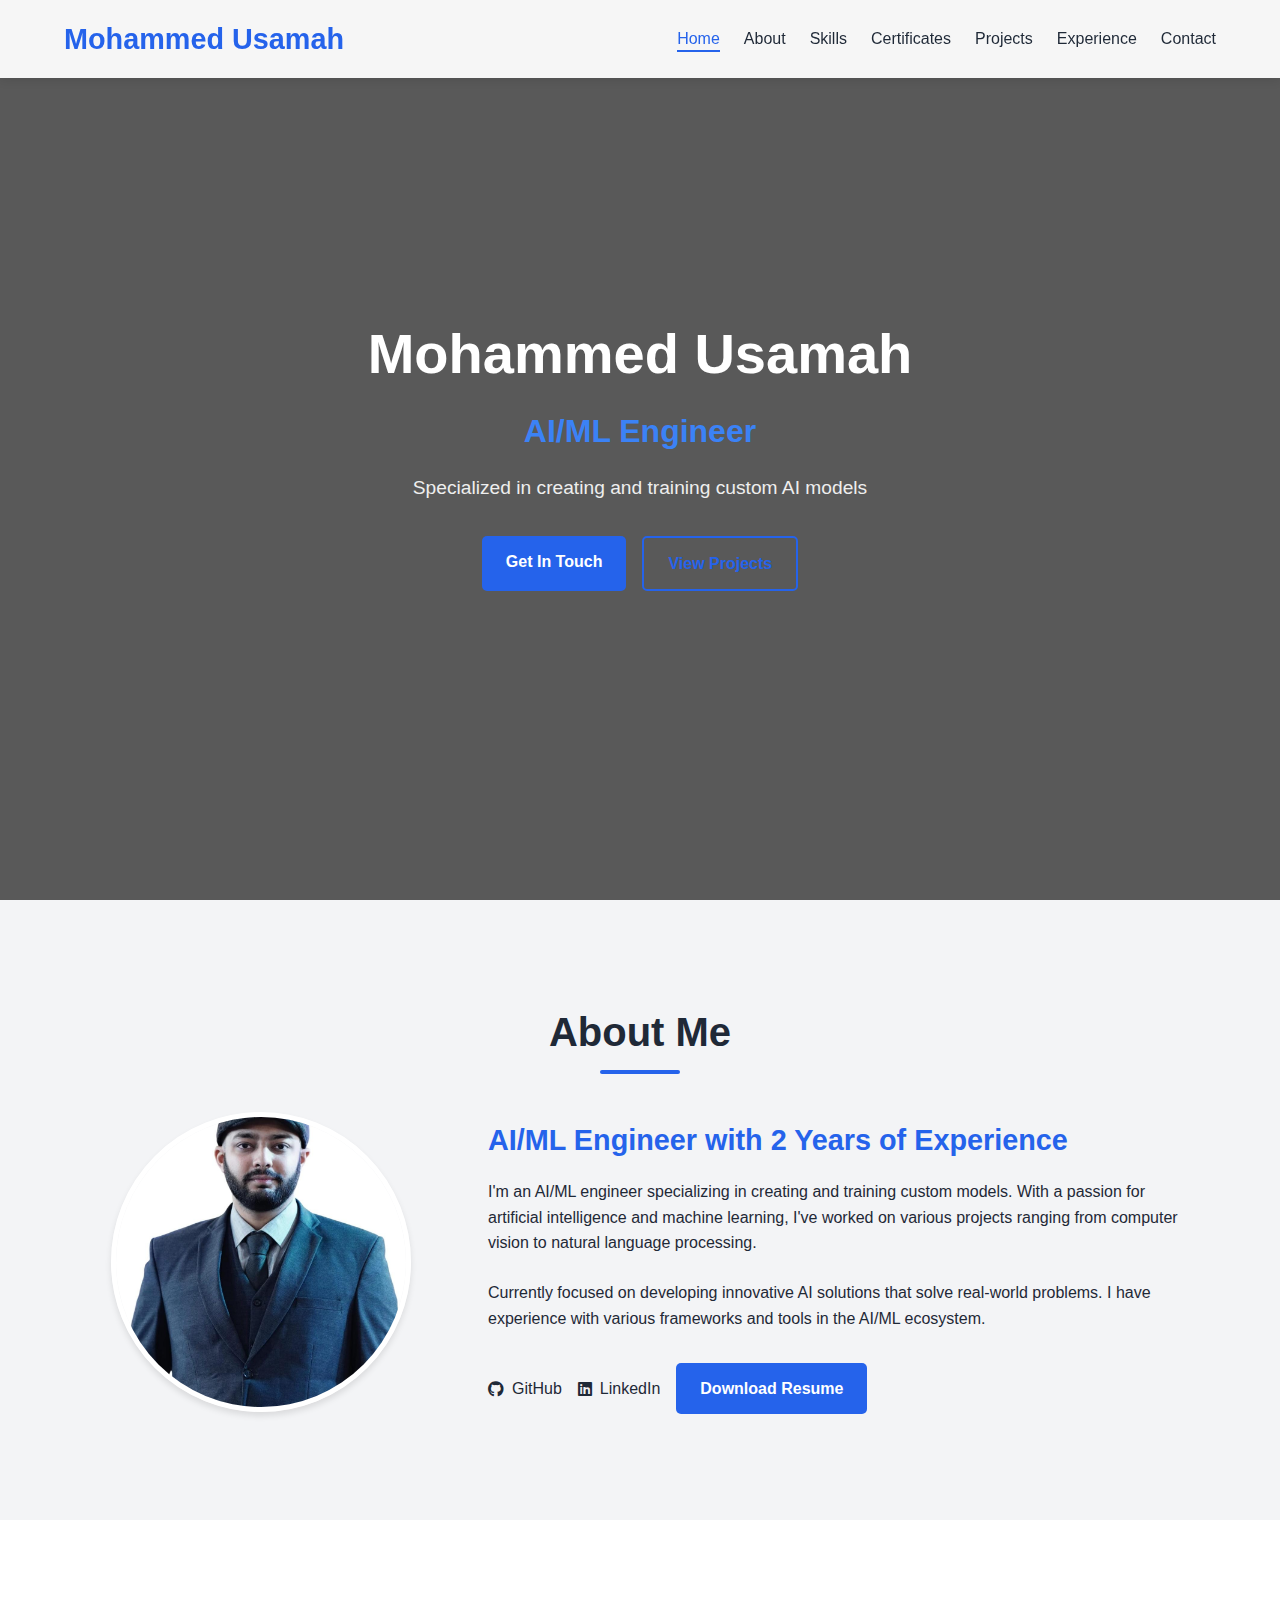
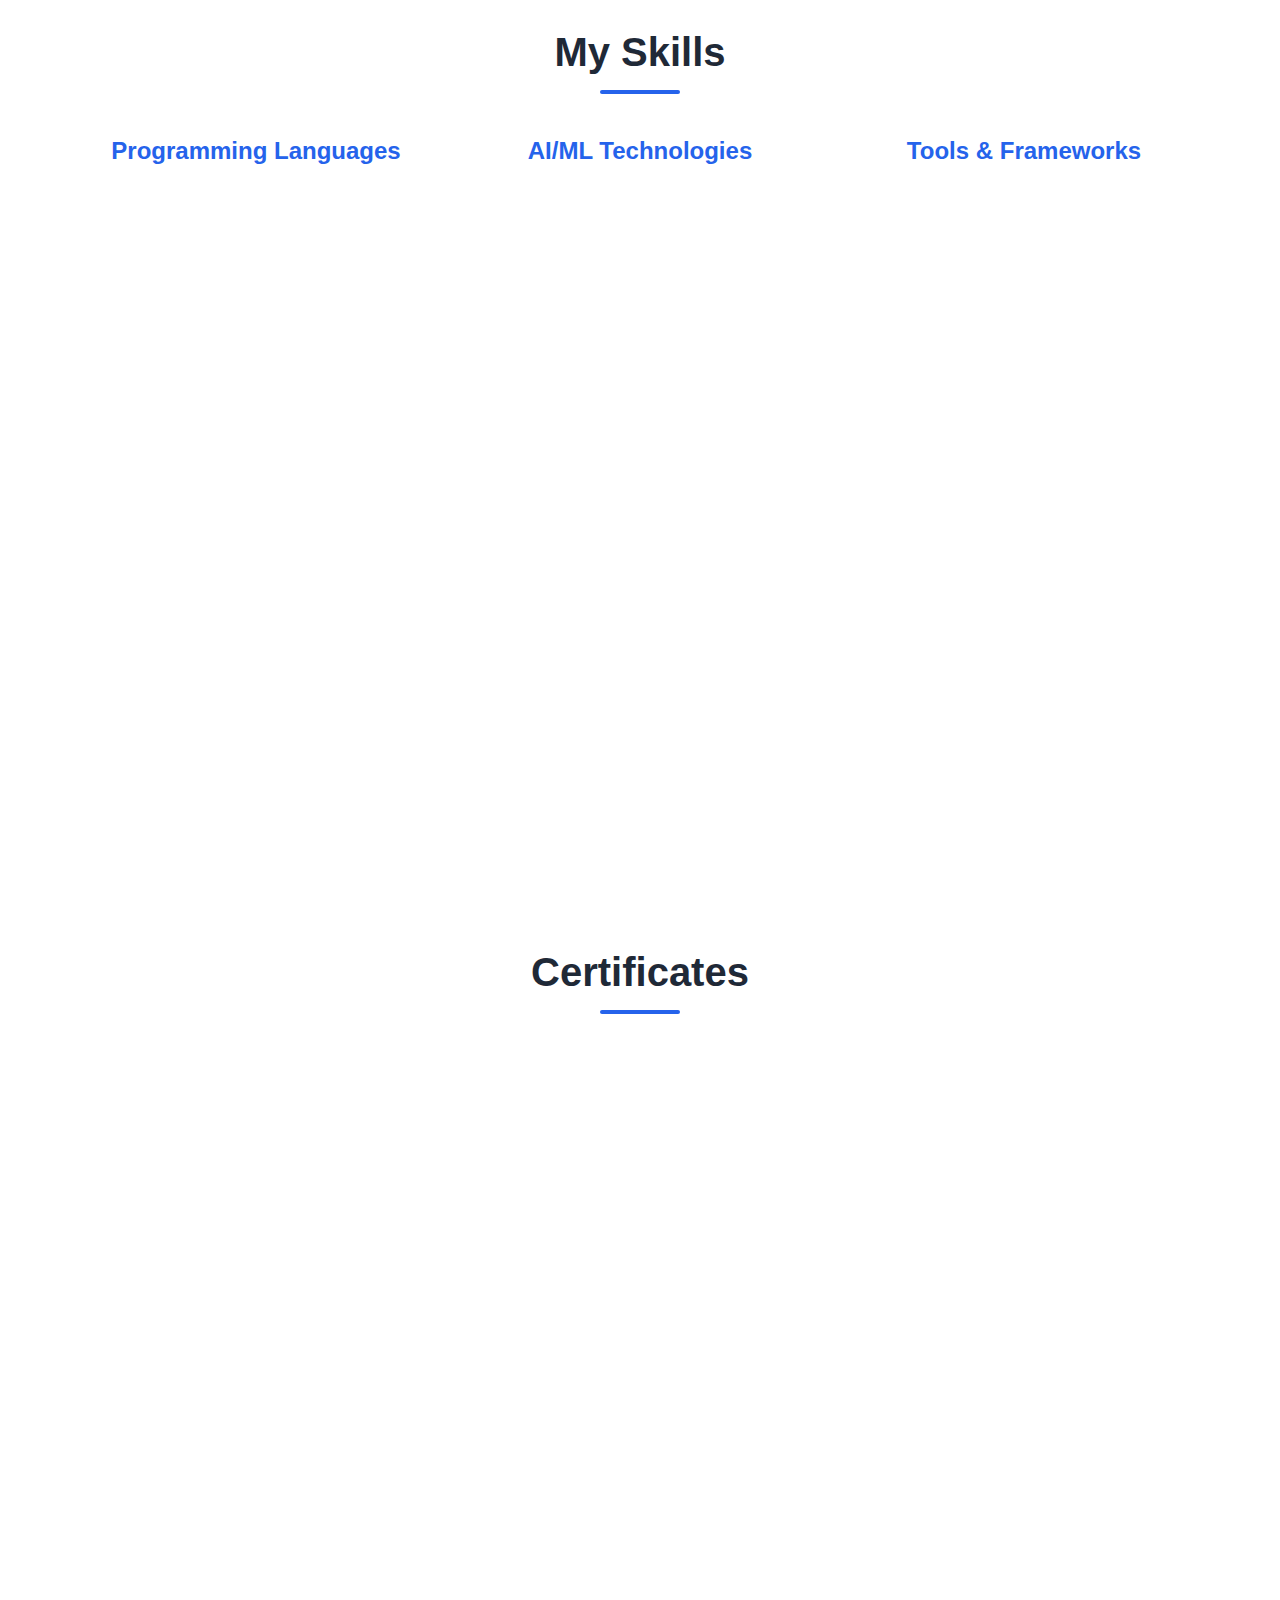
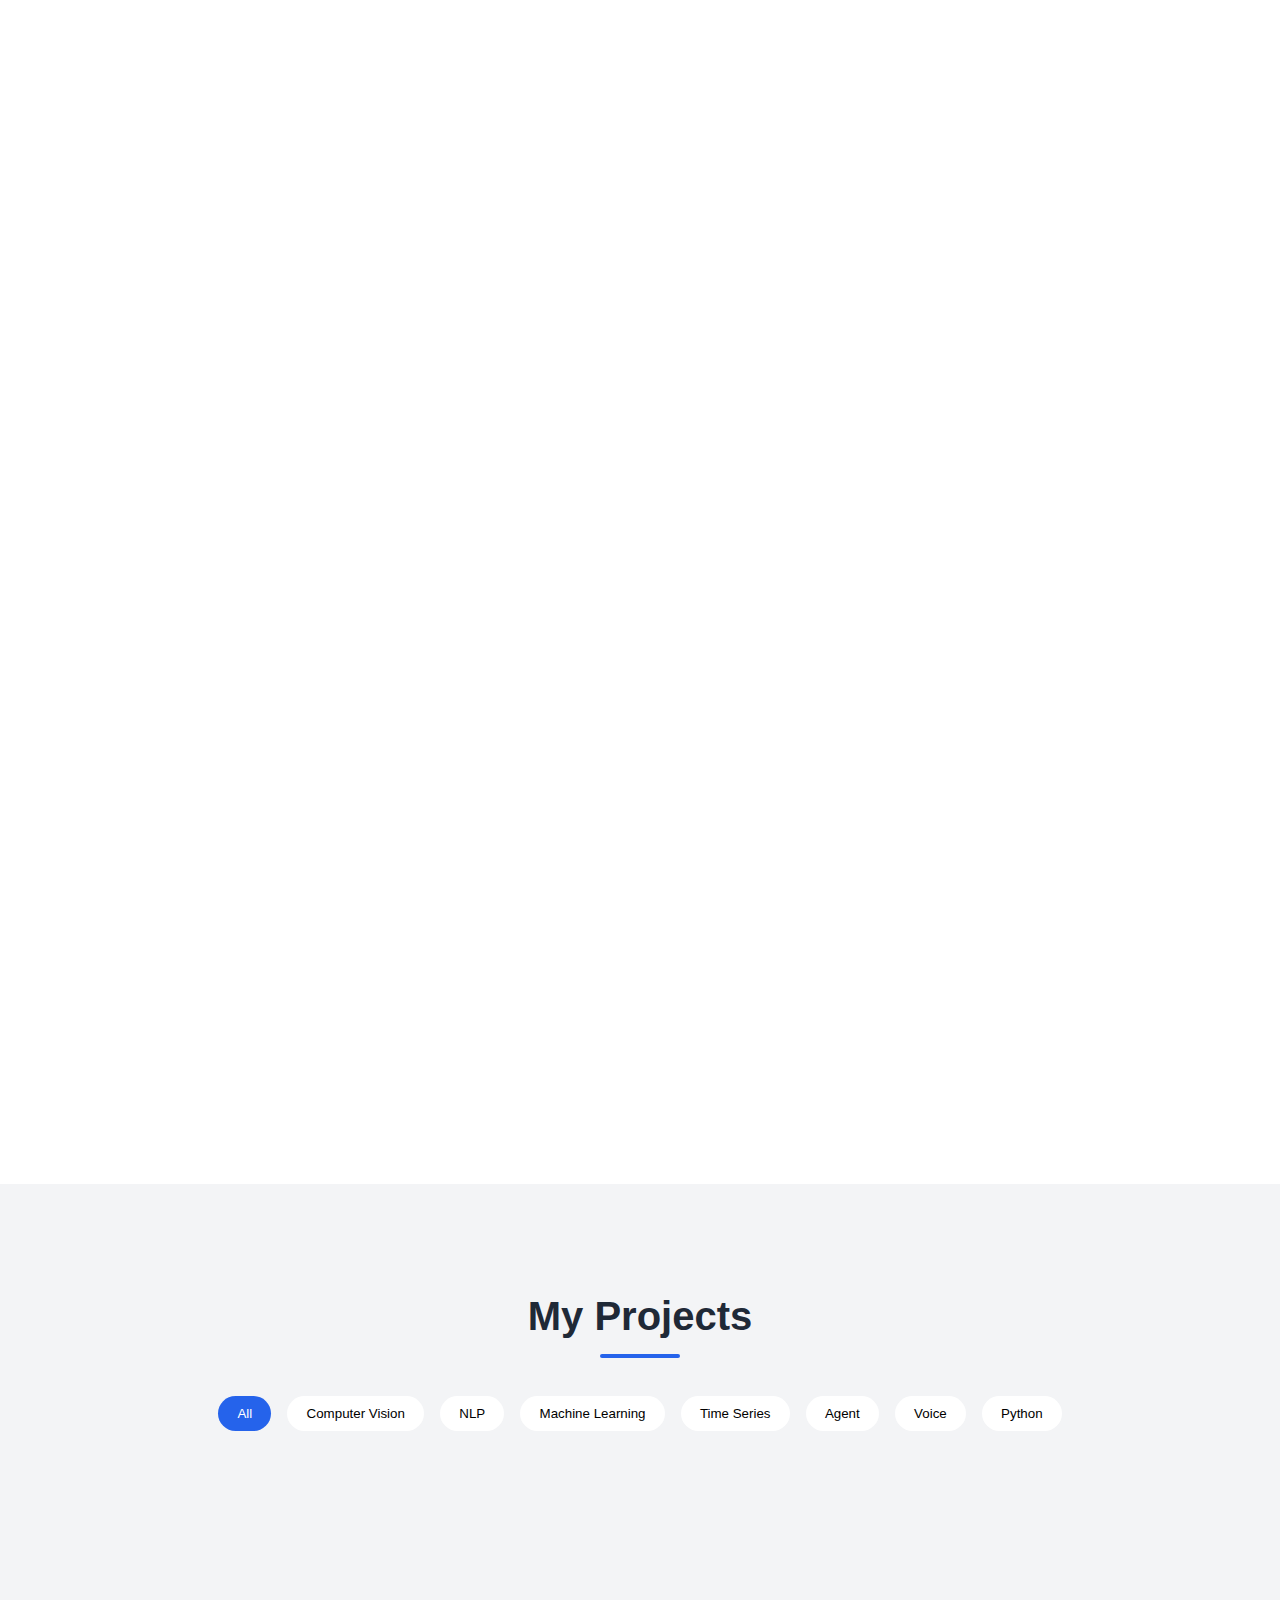
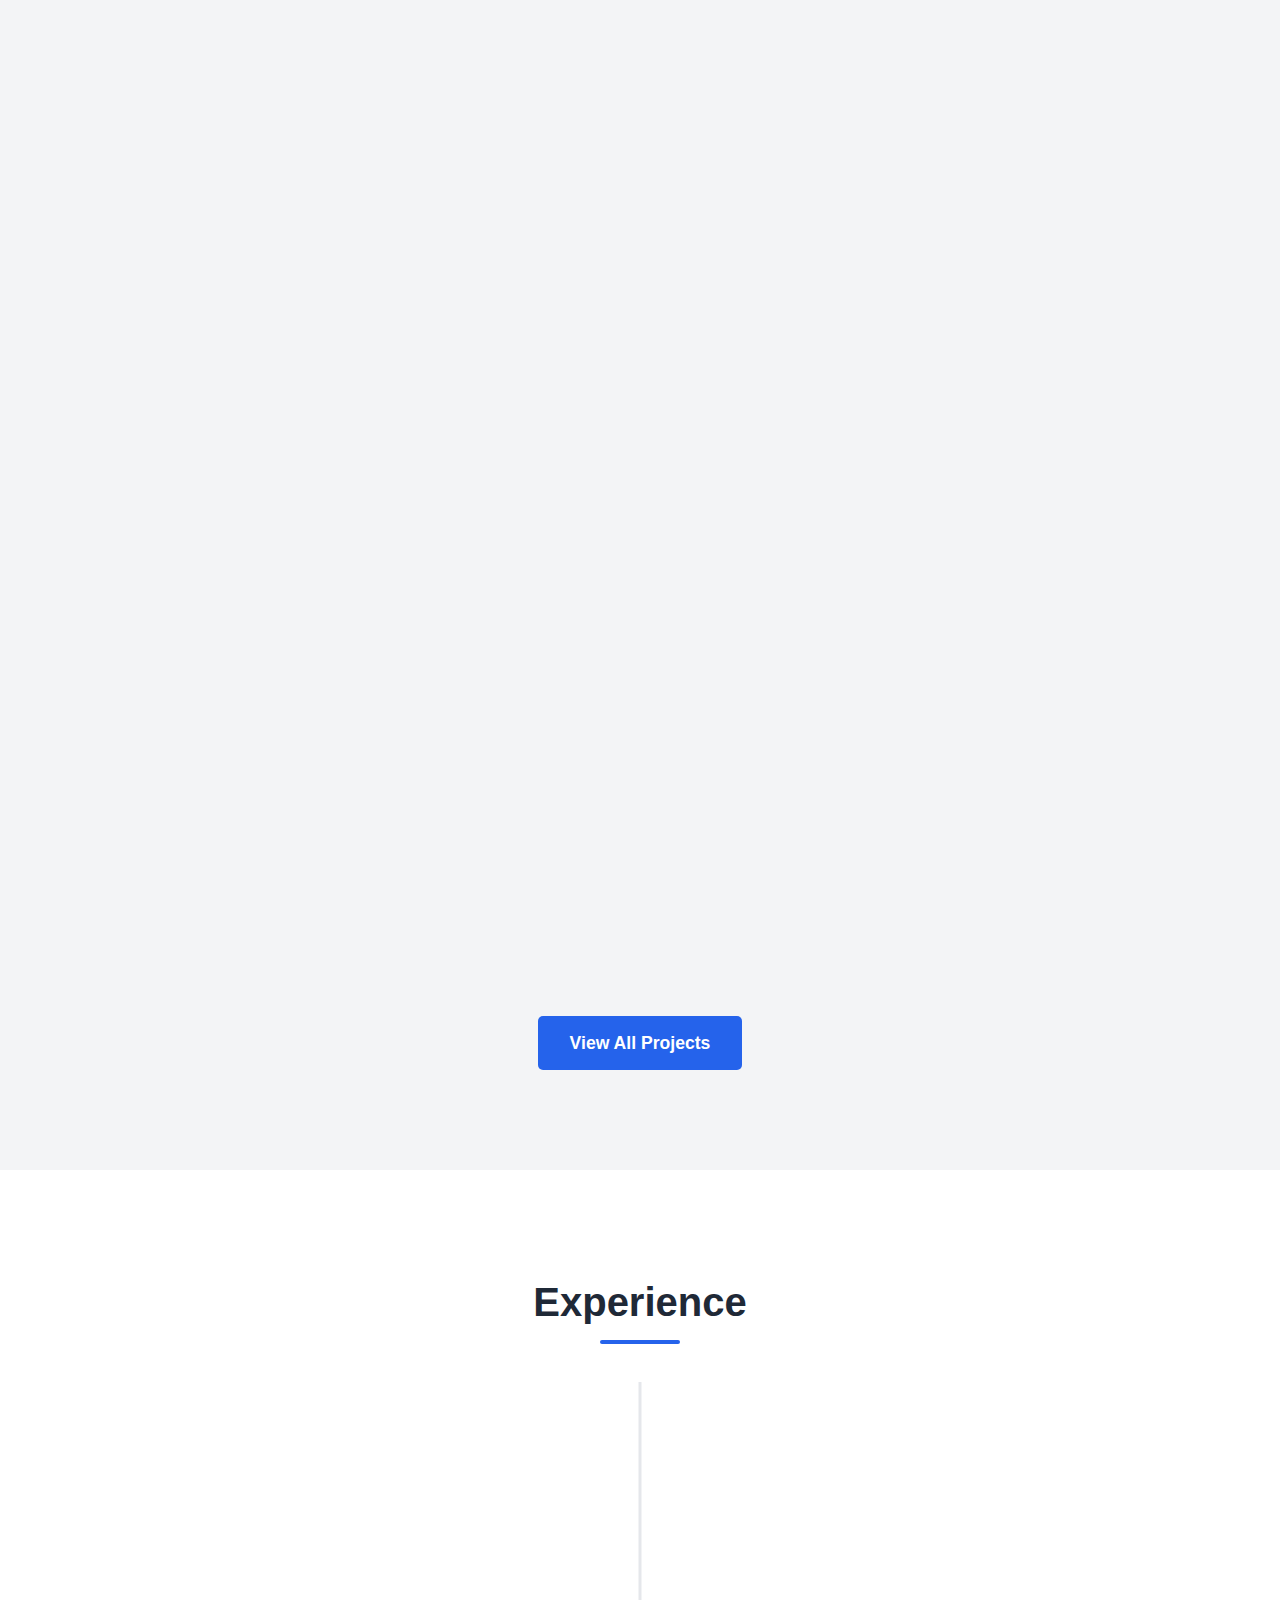
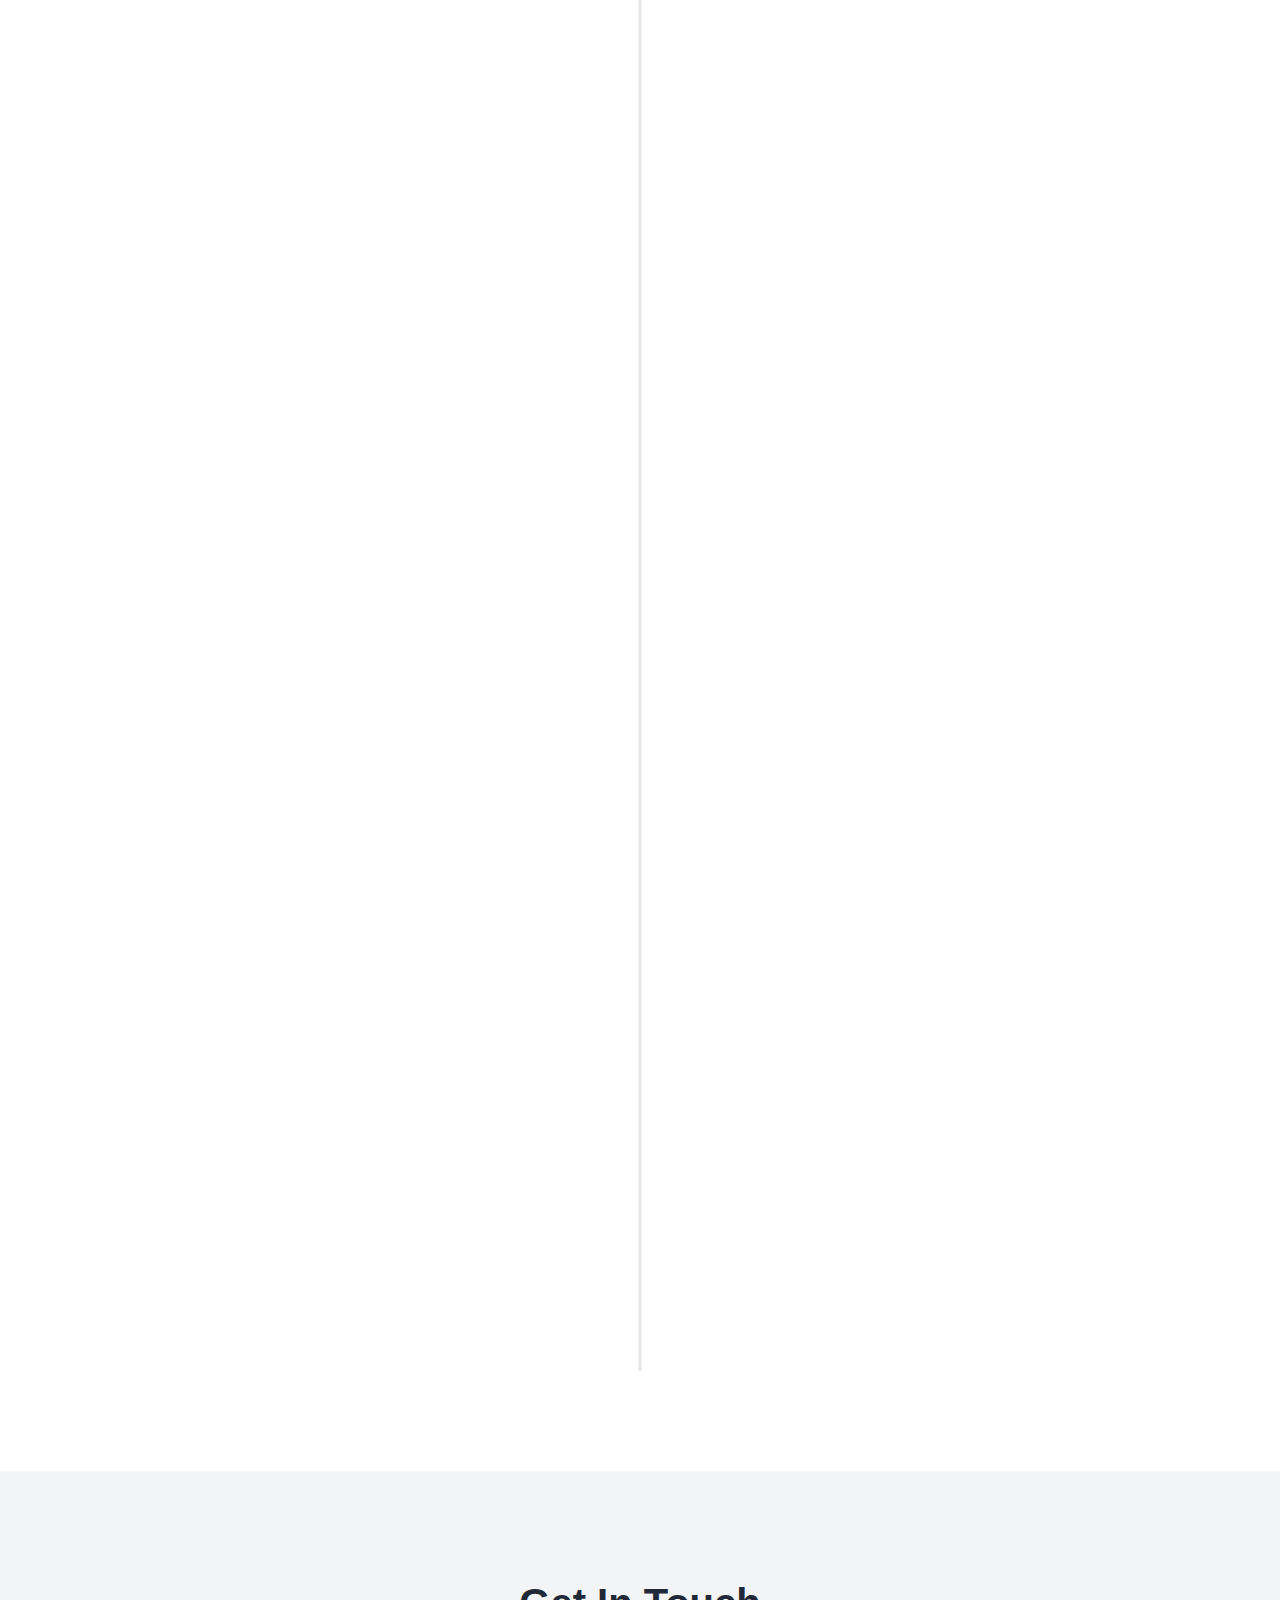
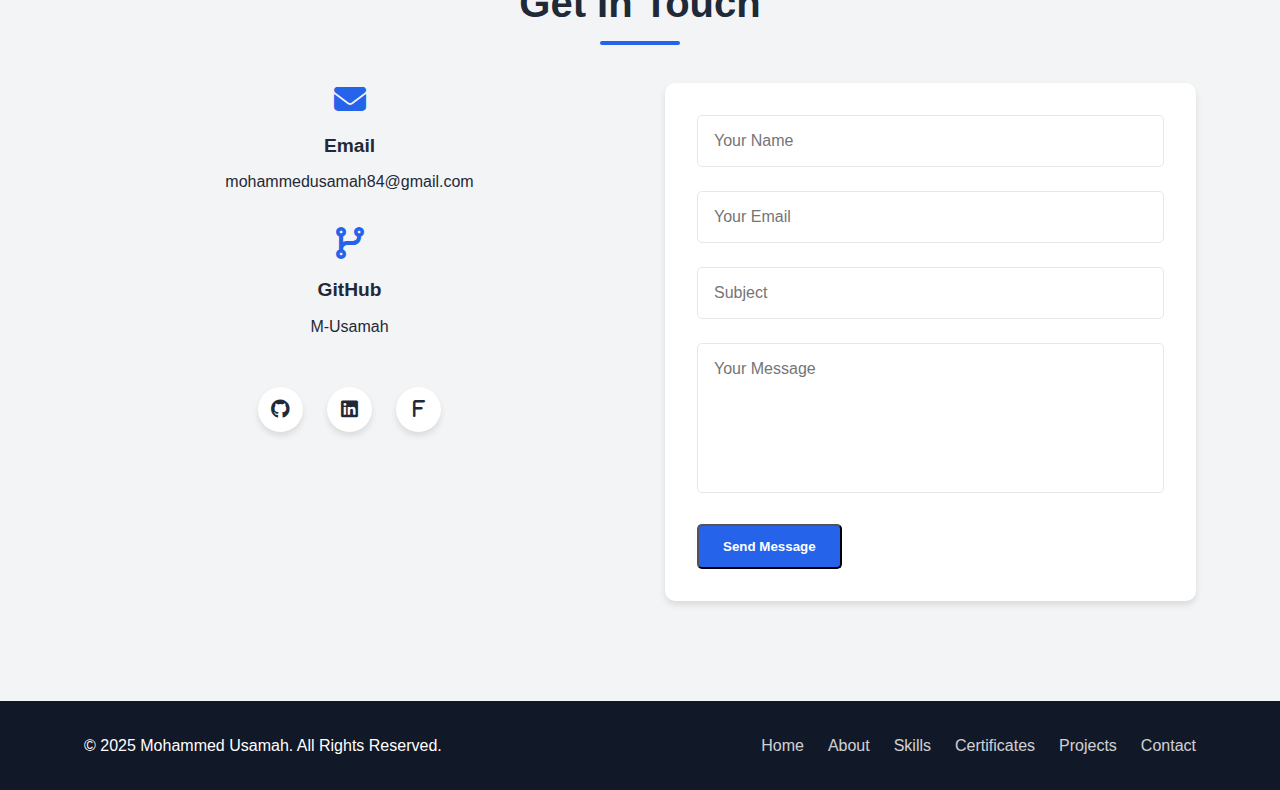
==== commit 7b2c5b50: "portfolio" ====
--- a/index.html
+++ b/index.html
@@ -6,6 +6,12 @@
     <title>Mohammed Usamah - AI/ML Engineer</title>
     <link rel="stylesheet" href="assets/css/style.css">
     <link rel="stylesheet" href="https://cdnjs.cloudflare.com/ajax/libs/font-awesome/6.4.0/css/all.min.css">
+    <script type="text/javascript" src="https://cdn.jsdelivr.net/npm/@emailjs/browser@3/dist/email.min.js"></script>
+    <script type="text/javascript">
+        (function() {
+            emailjs.init("dnLL2_9C2nR2nBEU3");
+        })();
+    </script>
 </head>
 <body>
     <header>
@@ -127,6 +133,12 @@
                                 <div class="progress" style="width: 80%"></div>
                             </div>
                         </div>
+                        <div class="skill-item">
+                            <span>Diffusion Models</span>
+                            <div class="skill-progress">
+                                <div class="progress" style="width: 50%"></div>
+                            </div>
+                        </div>
                     </div>
                 </div>
                 <div class="skill-category">
@@ -337,6 +349,18 @@
                         <p class="certificate-issuer">deeplearning.ai</p>
                         <p class="certificate-date">September 2023</p>
                         <p class="certificate-desc">Advanced vector search techniques using Atlas for efficient information retrieval.</p>
+                    </div>
+                </div>
+
+                <div class="certificate-card">
+                    <div class="certificate-icon">
+                        <i class="fas fa-certificate"></i>
+                    </div>
+                    <div class="certificate-content">
+                        <h3>How Diffusion Models Work</h3>
+                        <p class="certificate-issuer">deeplearning.ai</p>
+                        <p class="certificate-date">October 2023</p>
+                        <p class="certificate-desc">Understanding the fundamentals of diffusion models and their applications in generative AI.</p>
                     </div>
                 </div>
             </div>
